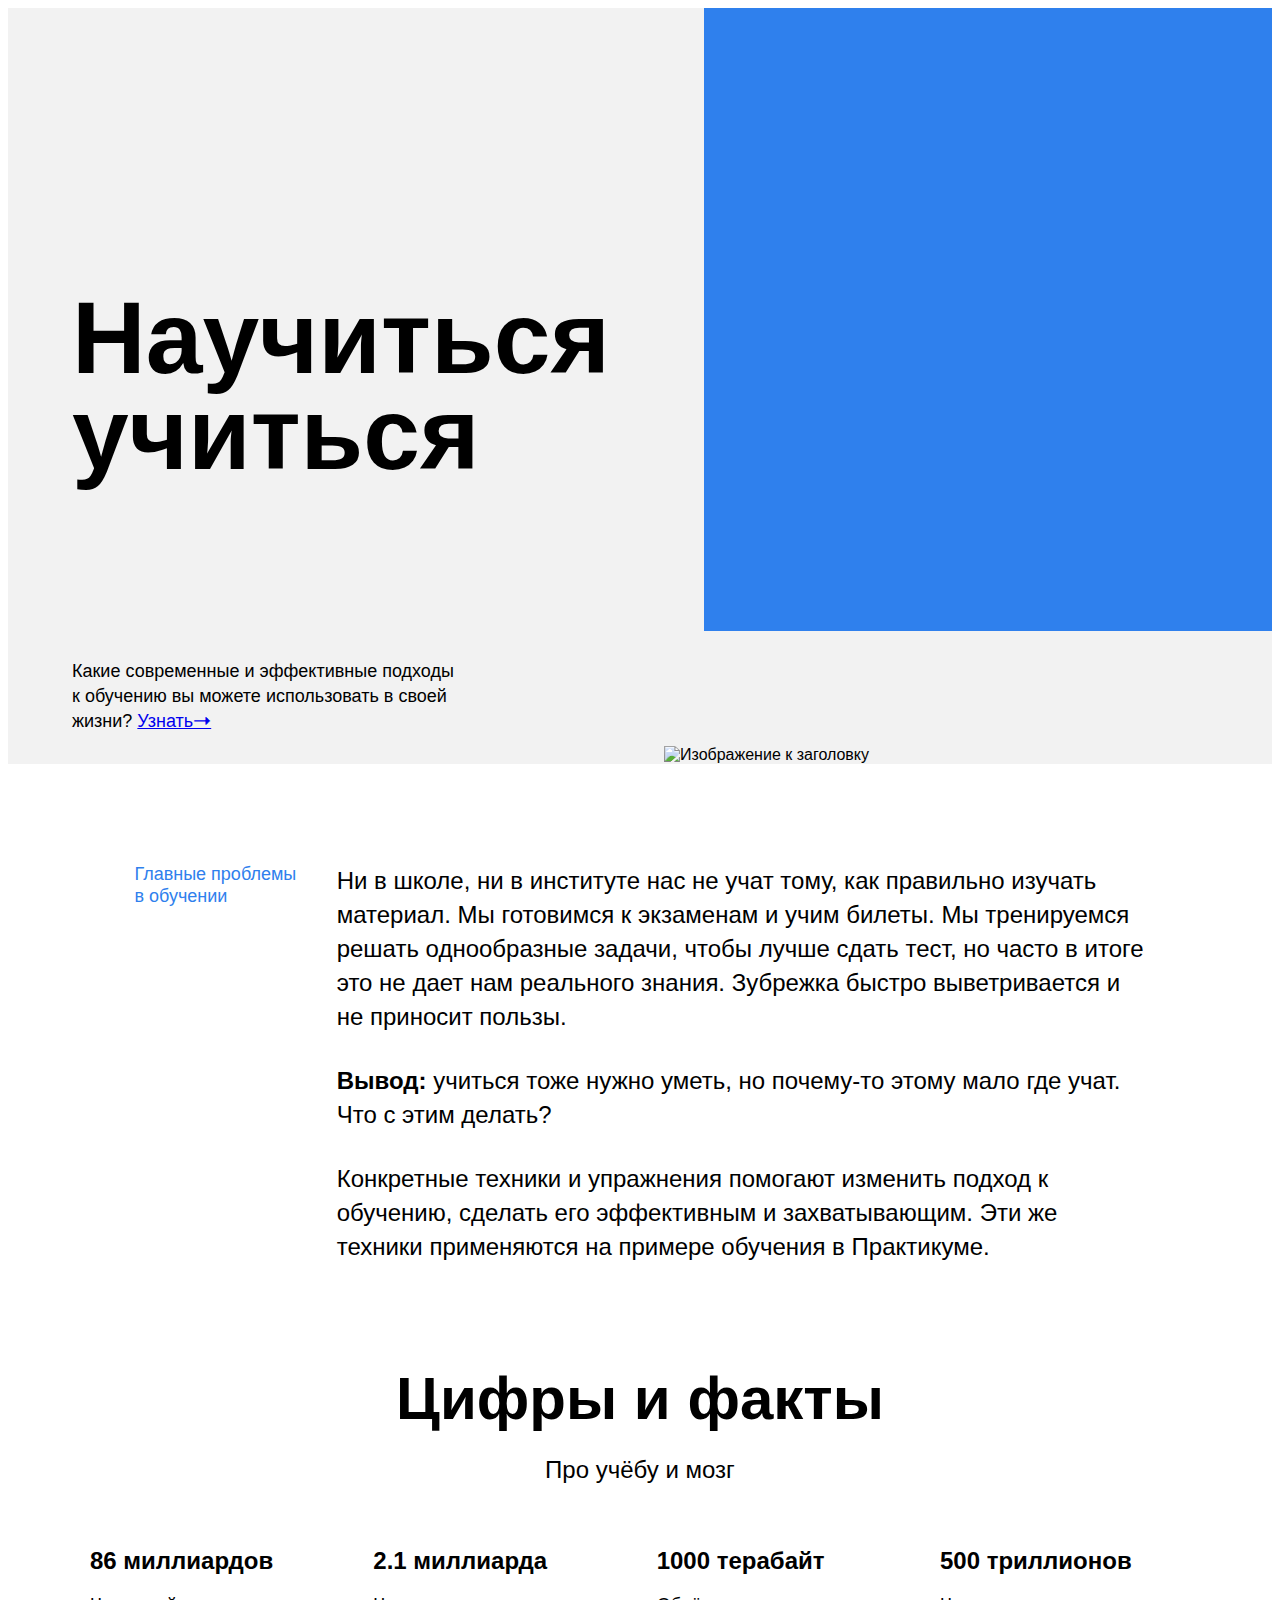
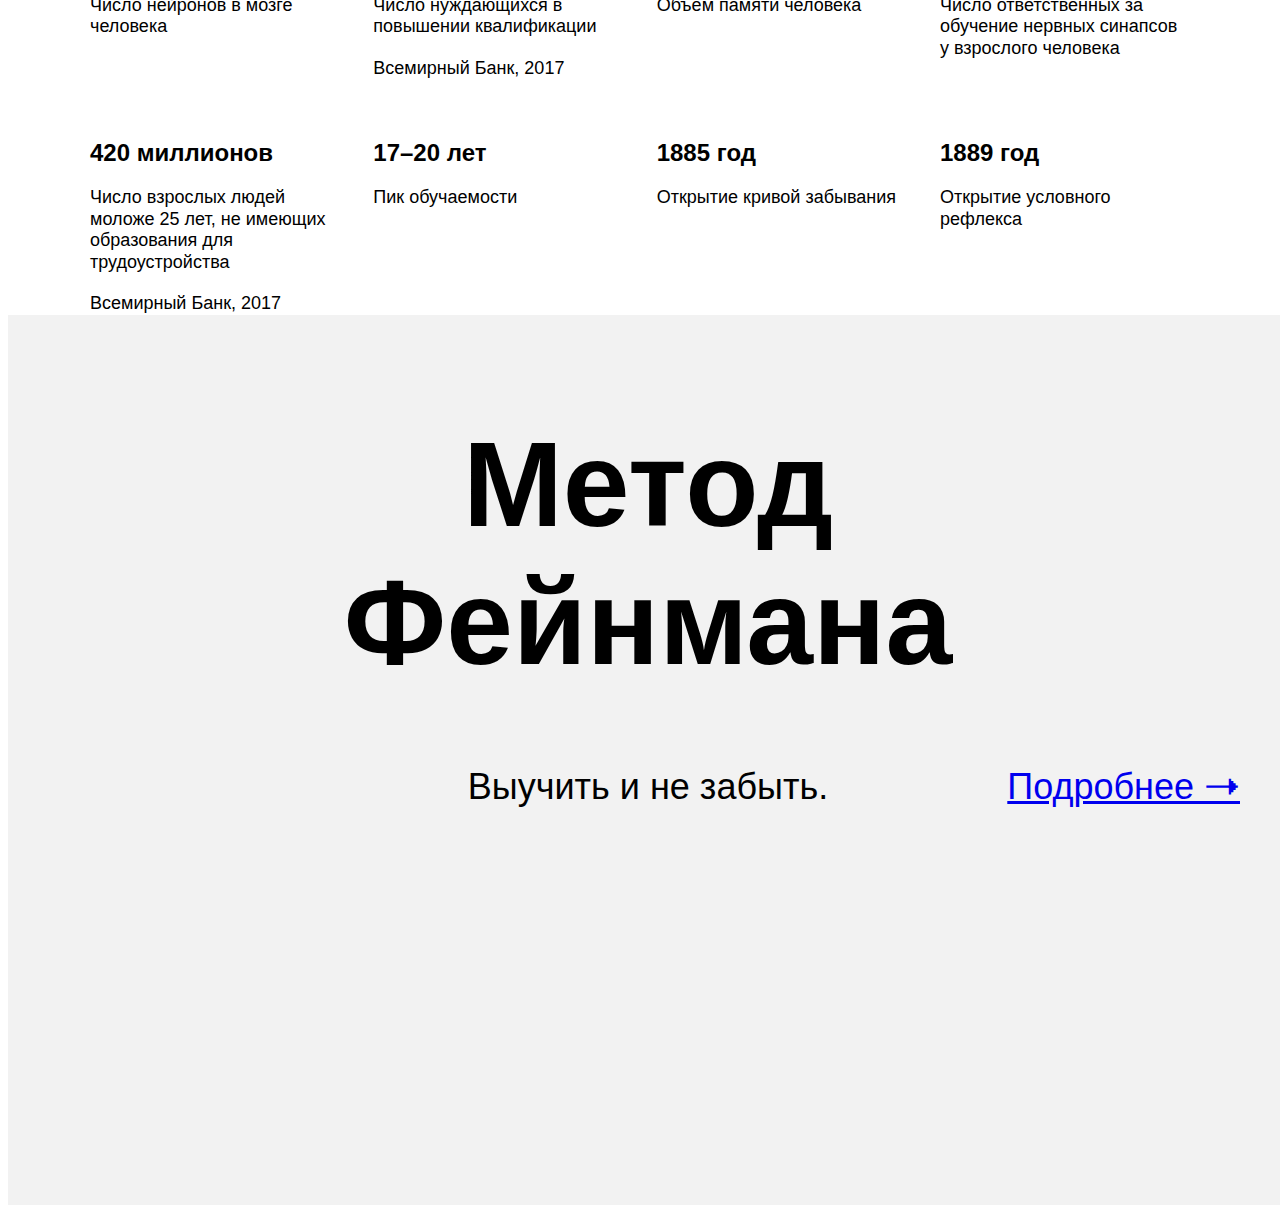
==== index.html @ b0d23a44 "digits and feynman added" ====
<!DOCTYPE html>
<html lang="ru">
<head>
  <meta charset="UTF-8">
  <meta name="viewport" content="width=device-width, initial-scale=1.0">
  <meta name="description" content="Принципы и методы изучения материала">
  <meta name="keyword" content="html, css">
  <meta name="author" content="Виктория Матынян">
  <link rel="stylesheet" href="./styles/normalize.css">
  <link rel="stylesheet" href="./styles/style.css">
  <title>Научиться учиться</title>
</head>
<body>
  <main class="page">
    <header class="header">
      <div class="logo__place_header"></div>
      <h1 class="header__title">Научиться учиться</h1>
      <p class="header__subtitle">Какие современные и эффективные подходы к обучению вы можете использовать в
своей жизни? <a href="#" class="header__link">Узнать🠒</a></p>
      <div class="header__main-illustration">
          <div class="header__square-pic"></div>
          <img src="./images/header-image.png" alt="Изображение к заголовку" class="main-illustration">
      </div>
    </header>
    <main class="content">
    <section class="description">
      <div class="two-columns">
        <h2 class="two-columns__brief">Главные проблемы в обучении</h2>
        <div class="two-columns__main-text">
        <p class="two-columns__paragraph">Ни в школе, ни в институте нас не учат тому, как правильно изучать материал. Мы готовимся к экзаменам и учим билеты. Мы тренируемся решать однообразные задачи, чтобы лучше сдать тест, но часто в итоге это не дает нам реального знания. Зубрежка быстро выветривается и не приносит пользы.</p>
        <p class="two-columns__paragraph"><span class="conclusion_span-accent">Вывод: </span>учиться тоже нужно уметь, но почему-то этому мало где учат. Что с этим делать?</p>
        <p class="two-columns__paragraph">Конкретные техники и упражнения помогают изменить подход к обучению, сделать его эффективным и захватывающим. Эти же техники применяются на примере обучения в Практикуме.</p>
        </div>
    </section>
    <section class="digits">
      <h3 class="section-title">Цифры и факты</h3>
      <h4 class="section-subtitle">Про учёбу и мозг</h4>
      <div class="table">
        <ul class="table__cell">
        <li class="table_content">
          <h4 class="table__heading">86 миллиардов</h4>
          <p class="table__text">Число нейронов в мозге человека</p>
        </li>
        </ul>
        <ul class="table__cell">
        <li class="table_content">
          <h4 class="table__heading">2.1 миллиарда</h4>
          <p class="table__text">Число нуждающихся в повышении квалификации</p>
          <p class="table__text">Всемирный Банк, 2017</p>
        </li>
        </ul>
        <ul class="table__cell">
        <li class="table_content">
          <h4 class="table__heading">1000 терабайт</h4>
          <p class="table__text">Объём памяти человека</p>
        </li>
        </ul>
        <ul class="table__cell">
        <li class="table_content">
          <h4 class="table__heading">500 триллионов</h4>
          <p class="table__text">Число ответственных за обучение нервных синапсов у взрослого человека</p>
        </li>
        </ul>
        <ul class="table__cell">
        <li class="table_content">
          <h4 class="table__heading">420 миллионов</h4>
          <p class="table__text">Число взрослых людей моложе 25 лет, не имеющих образования для трудоустройства</p>
          <p class="table__text">Всемирный Банк, 2017</p>
        </li>
        </ul>
        <ul class="table__cell">
        <li class="table_content">
          <h4 class="table__heading">17–20 лет</h4>
          <p class="table__text">Пик обучаемости</p>
        </li>
        </ul>
        <ul class="table__cell">
        <li class="table_content">
          <h4 class="table__heading">1885 год</h4>
          <p class="table__text">Открытие кривой забывания</p>
        </li>
        </ul>
        <ul class="table__cell">
        <li class="table_content">
          <h4 class="table__heading">1889 год</h4>
          <p class="table__text">Открытие условного рефлекса</p>
        </li>
        </ul>
      </div>
    </section>
    <section class="feynman">
      <h1 class="feynman__title">Метод Фейнмана</h1>
      <h2 class="feynman__subtitle">Выучить и не забыть.
      <a href="#" class="feynman__link">Подробнее 🠒</a>
    </h2>
    </section>
    <section class="kaufman"></section>
    </main>
    <footer class="logo logo_place_footer"></footer>
  </main>
</body>
</html>
---- styles/style.css ----
.page {
  font-family: 'Helvetica Neue', 'Arial', sans-serif;
  min-width: 1100px;
  max-width: 1600px;
  margin: 0 auto;
  padding: 0;
  flex-wrap: wrap;
}

.header {
  height: 100vh;
  min-height: 600px;
  max-height: 756px;
  display: flex;
  position: relative;
  background-color: #f2f2f2;
  margin: 0;
  flex-direction: row;
  overflow: hidden;
}

.logo__place_header {
  position: absolute;
  margin-top: 30px;
  margin-left: 64px;
  background-image: url(../images/logo_place_header.svg);
  width: 228px;
  height: 32px;
  z-index: 2;

}

.header__title {
  max-width: 730px;
  line-height: 96px;
  font-size: 102px;
  font-weight: 600;
  margin: 0 0 0 64px;
  display: flex;
  flex-direction: row;
  align-items: center;

}

.header__subtitle {
  width: 388px;
  position: absolute;
  z-index: 1;
  line-height: 25px;
  font-size: 18px;
  font-weight: normal;
  margin: 0 0 30px 64px;
  align-self: flex-end;

}

.header__subtitle_link {
  text-decoration: none;
}

.header__square-pic {
  width: 568px;
  height: 568px;
  position: absolute;
  margin: 0;
  padding: 0 0 64px 0;
  background-color: #2f80ed;
  order: 100;
  right: 0;
}


.header__main-illustration {
  height: 765px;
  width: 608px;
  position: absolute;
  bottom: 0;
  right: 0;
}

.main-illustration {
  width: 100%;
  position: absolute;
  bottom: 0;
  right: 0;
  order: 200;
  z-index: 100;
}


.content {
  margin: 0;
  padding: 0;
  padding: 0;

}

.description {
  padding-top: 100px;
}

.two-columns {
  width: 80%;
  margin: 0 auto;
  display: flex;
  justify-content: space-between;
  flex-direction: row;
}

.two-columns__brief {
  margin: 0;
  width: 175px;
  line-height: 1.2;
  color: #2f80ed;
  font-size: 18px;
  font-weight: normal;
}

.two-columns__main-text {
  width: 80%;
  min-width: 784px;
  margin: 0;
}

.two-columns__paragraph {
  margin: 0;
  padding-bottom: 30px;
  line-height: 34px;
  font-size: 24px;
  font-weight: normal;
}

.two-columns__paragraph:last-of-type {
  padding-bottom: 0;
}

.conclusion_span-accent {
  font-weight: 600;
}


.digits {
  width: 100%;
  margin: 0;
}

.section-title {
  width: 60%;
  line-height: 1.15;
  font-size: 60px;
  font-weight: 600;
  text-align: center;
  margin: 0 auto;
  padding-top: 100px;
}

.section-subtitle {
  margin: 0 auto;
  width: 60%;
  line-height: 34px;
  font-size: 24px;
  font-weight: normal;
  text-align: center;
  padding-top: 20px;
}

.table {
  width: 1100px;
  margin: 0 auto;
  padding: 0;
  display: flex;
  flex-wrap: wrap;
  flex-direction: row;
  justify-content: space-between;
}

.table_content {
  padding-top: 60px;
}

.table__cell {
  width: 250px;
  list-style: none;
  margin: 0;
  padding: 0;

}

.table__heading {
  line-height: 1.15;
  font-size: 24px;
  font-weight: 600;
  margin: 0;
  padding: 0;
}

.table__text {
  line-height: 1.2;
  font-size: 18px;
  font-weight: normal;
  text-decoration: none;
  margin-bottom: 0;
  margin-top: 0;
  padding-top: 20px;
}

.feynman {
  height: 890px;
  width: 100vw;
  margin: 0;
  padding: 0;
  position: relative;
  background-color: #f2f2f2;
  background-image: url(../images/feynman.png);
  background-repeat: no-repeat;
  background-position: left bottom;
}

.feynman__title {
  padding-top: 100px;
  width: 648px;
  margin: 0 auto;
  text-align: center;
  line-height: 1.15;
  font-size: 120px;
  font-weight: 600;


}

.feynman__subtitle {
  display: flex;
  justify-content: center;
  line-height: 51px;
  font-size: 36px;
  font-weight: normal;
  padding-top: 70px;
  margin: 0;

}

.feynman__link {
  position: absolute;
  height: 50%;
  right: 48px;
  line-height: 51px;
  font-size: 36px;
  font-weight: normal;
  margin: 0;
  padding: 0;
}
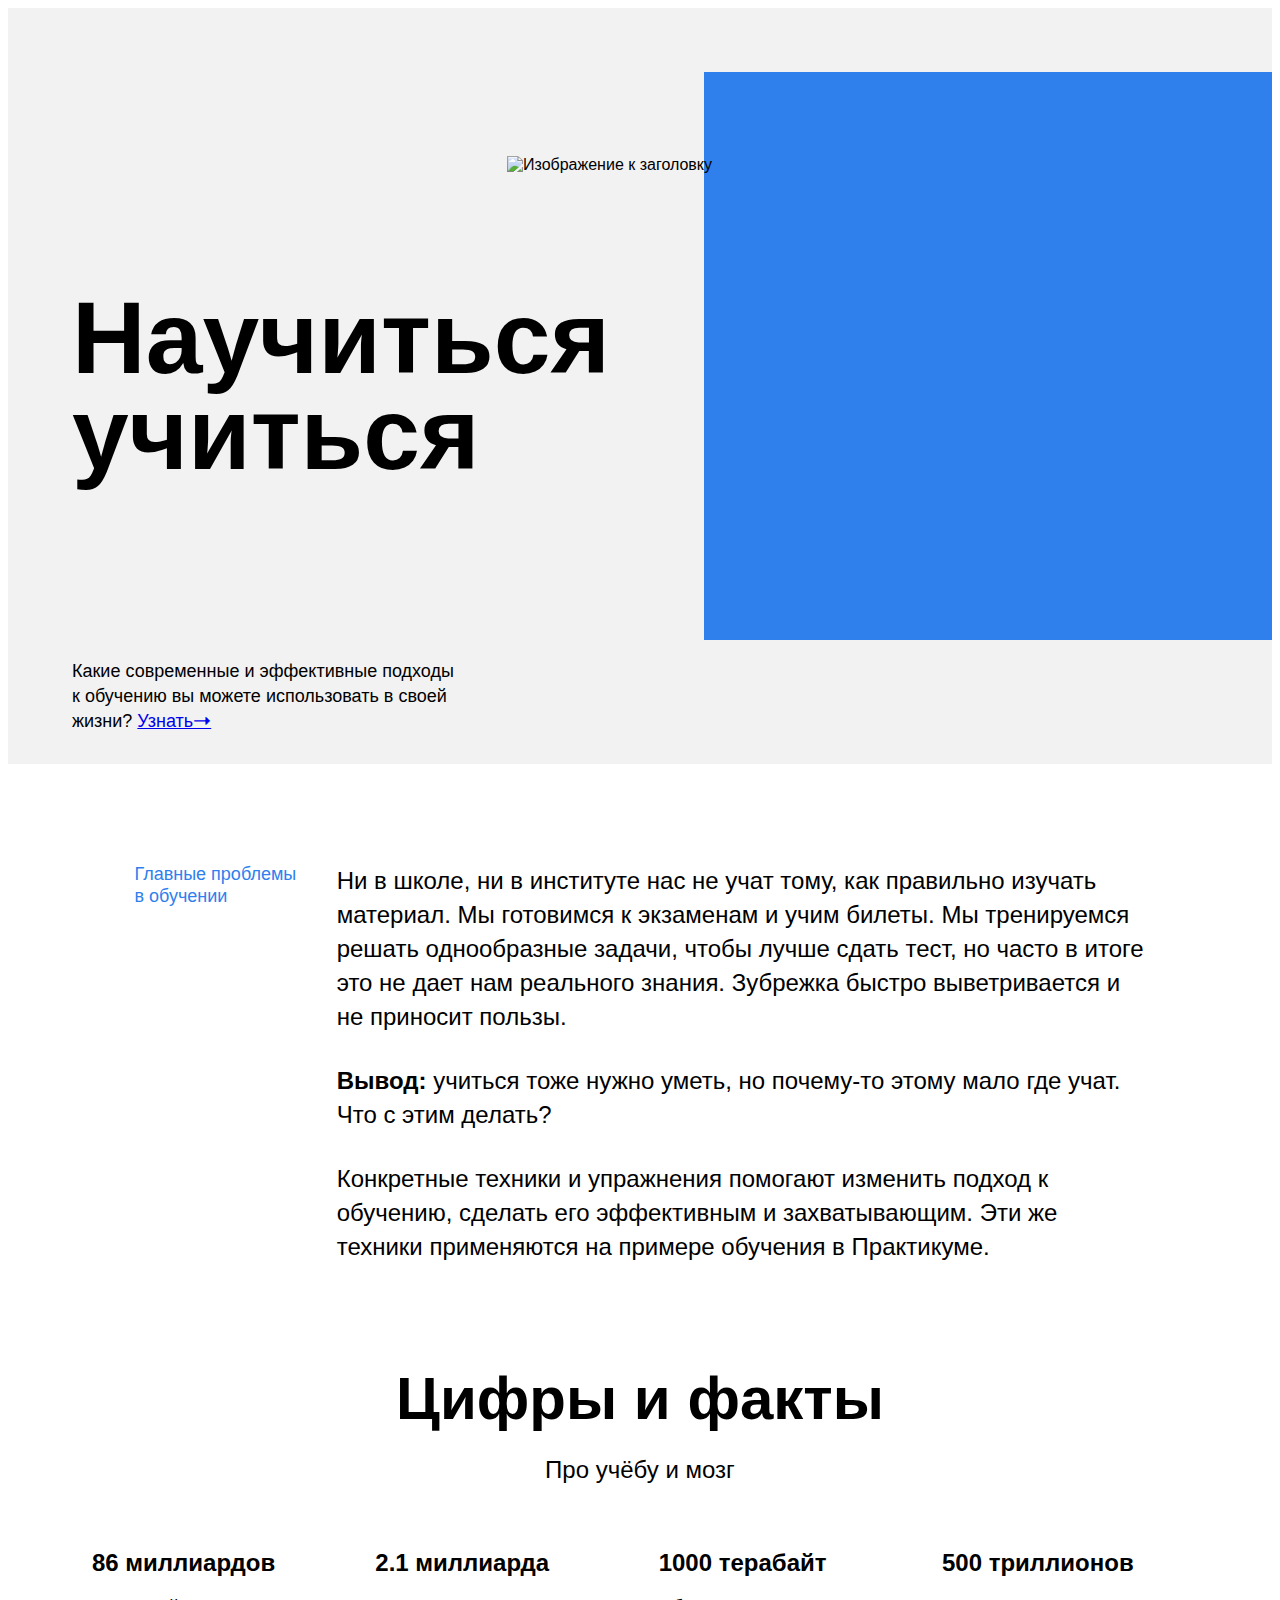
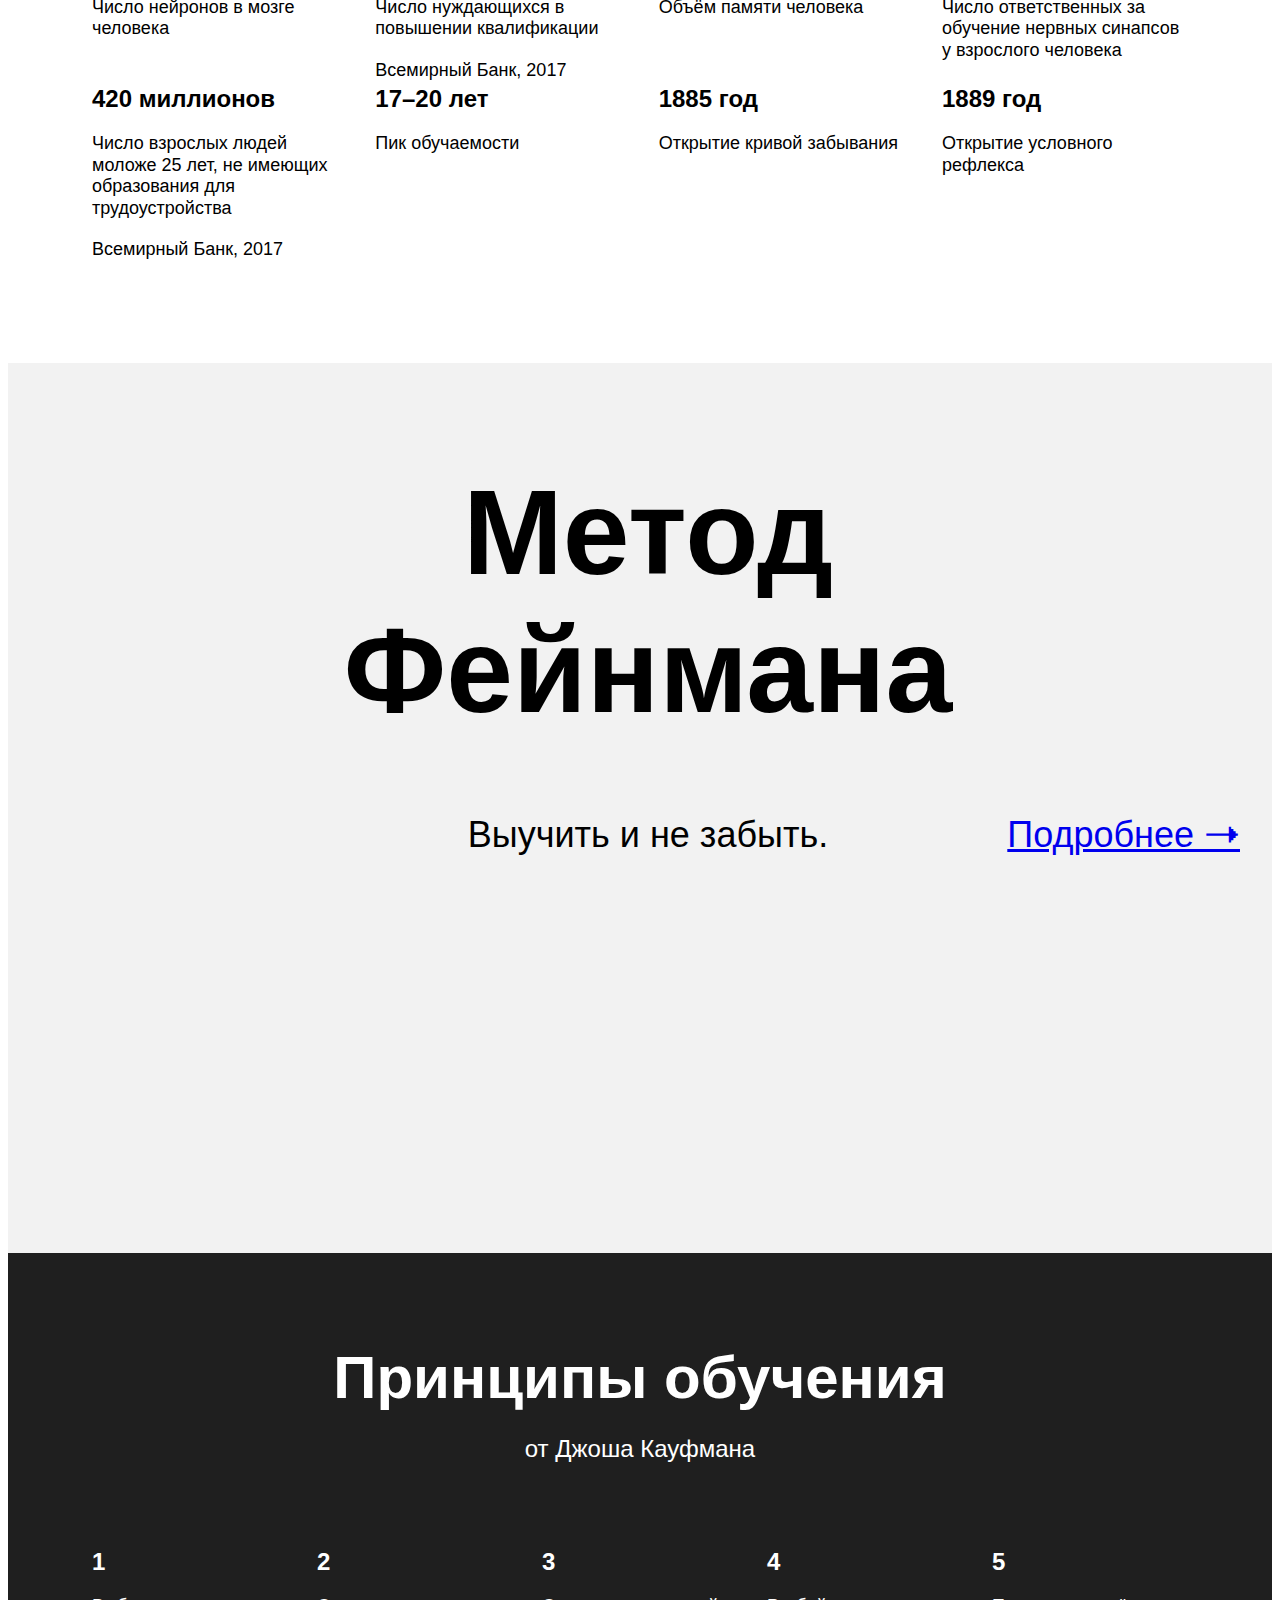
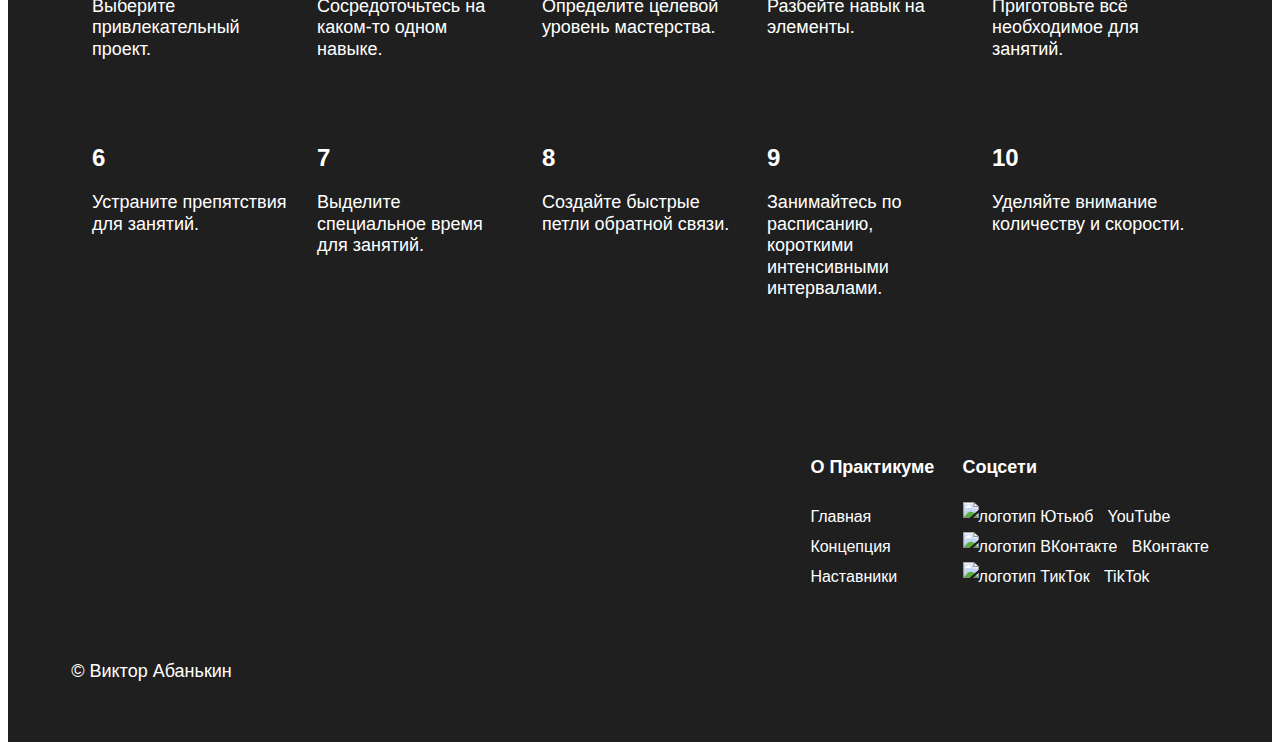
==== commit 8e1e32a1: "kaufman and footer added" ====
--- a/index.html
+++ b/index.html
@@ -14,13 +14,11 @@
   <main class="page">
     <header class="header">
       <div class="logo__place_header"></div>
-      <h1 class="header__title">Научиться учиться</h1>
-      <p class="header__subtitle">Какие современные и эффективные подходы к обучению вы можете использовать в
+      <h1 class="title">Научиться учиться</h1>
+      <p class="subtitle">Какие современные и эффективные подходы к обучению вы можете использовать в
 своей жизни? <a href="#" class="header__link">Узнать🠒</a></p>
-      <div class="header__main-illustration">
-          <div class="header__square-pic"></div>
-          <img src="./images/header-image.png" alt="Изображение к заголовку" class="main-illustration">
-      </div>
+      <img src="./images/header-image.png" alt="Изображение к заголовку" class="main-illustration">
+      <div class="square-pic"></div>
     </header>
     <main class="content">
     <section class="description">
@@ -36,56 +34,56 @@
       <h3 class="section-title">Цифры и факты</h3>
       <h4 class="section-subtitle">Про учёбу и мозг</h4>
       <div class="table">
-        <ul class="table__cell">
-        <li class="table_content">
+        <table class="table__cell">
+        <td class="table_content">
           <h4 class="table__heading">86 миллиардов</h4>
           <p class="table__text">Число нейронов в мозге человека</p>
-        </li>
-        </ul>
-        <ul class="table__cell">
-        <li class="table_content">
+        </td>
+        </table>
+        <table class="table__cell">
+        <td class="table_content">
           <h4 class="table__heading">2.1 миллиарда</h4>
           <p class="table__text">Число нуждающихся в повышении квалификации</p>
-          <p class="table__text">Всемирный Банк, 2017</p>
-        </li>
-        </ul>
-        <ul class="table__cell">
-        <li class="table_content">
+          <p class="table__text second-text">Всемирный Банк, 2017</p>
+        </td>
+        </table>
+        <table class="table__cell">
+        <td class="table_content">
           <h4 class="table__heading">1000 терабайт</h4>
           <p class="table__text">Объём памяти человека</p>
-        </li>
-        </ul>
-        <ul class="table__cell">
-        <li class="table_content">
+        </td>
+        </table>
+        <table class="table__cell">
+        <td class="table_content">
           <h4 class="table__heading">500 триллионов</h4>
           <p class="table__text">Число ответственных за обучение нервных синапсов у взрослого человека</p>
-        </li>
-        </ul>
-        <ul class="table__cell">
-        <li class="table_content">
+        </td>
+        </table>
+        <table class="table__cell">
+        <td class="table_content">
           <h4 class="table__heading">420 миллионов</h4>
           <p class="table__text">Число взрослых людей моложе 25 лет, не имеющих образования для трудоустройства</p>
-          <p class="table__text">Всемирный Банк, 2017</p>
-        </li>
-        </ul>
-        <ul class="table__cell">
-        <li class="table_content">
+          <p class="table__text second-text">Всемирный Банк, 2017</p>
+        </td>
+        </table>
+        <table class="table__cell">
+        <td class="table_content">
           <h4 class="table__heading">17–20 лет</h4>
           <p class="table__text">Пик обучаемости</p>
-        </li>
-        </ul>
-        <ul class="table__cell">
-        <li class="table_content">
+        </td>
+        </table>
+        <table class="table__cell">
+        <td class="table_content">
           <h4 class="table__heading">1885 год</h4>
           <p class="table__text">Открытие кривой забывания</p>
-        </li>
-        </ul>
-        <ul class="table__cell">
-        <li class="table_content">
+        </td>
+        </table>
+        <table class="table__cell">
+        <td class="table_content">
           <h4 class="table__heading">1889 год</h4>
           <p class="table__text">Открытие условного рефлекса</p>
-        </li>
-        </ul>
+        </td>
+        </table>
       </div>
     </section>
     <section class="feynman">
@@ -94,9 +92,104 @@
       <a href="#" class="feynman__link">Подробнее 🠒</a>
     </h2>
     </section>
-    <section class="kaufman"></section>
+    <section class="kaufman">
+      <h3 class="section-title__theme_dark">Принципы обучения</h3>
+      <h4 class="section-subtitle__theme_dark">от Джоша Кауфмана</h4>
+      <div class="table__theme_dark">
+        <table class="table__cell_theme_dark">
+        <td class="table_content">
+          <h4 class="table__heading_theme_dark">1</h4>
+          <p class="table__text_theme_dark">Выберите привлекательный проект.</p>
+        </td>
+        </table>
+        <table class="table__cell_theme_dark">
+        <td class="table_content">
+          <h4 class="table__heading_theme_dark">2</h4>
+          <p class="table__text_theme_dark">Сосредоточьтесь на каком-то одном навыке.</p>
+        </td>
+        </table>
+        <table class="table__cell_theme_dark">
+        <td class="table_content">
+          <h4 class="table__heading_theme_dark">3</h4>
+          <p class="table__text_theme_dark">Определите целевой уровень мастерства.</p>
+        </td>
+        </table>
+        <table class="table__cell_theme_dark">
+        <td class="table_content">
+          <h4 class="table__heading_theme_dark">4</h4>
+          <p class="table__text_theme_dark">Разбейте навык на элементы.</p>
+        </td>
+        </table>
+        <table class="table__cell_theme_dark">
+        <td class="table_content">
+          <h4 class="table__heading_theme_dark">5</h4>
+          <p class="table__text_theme_dark">Приготовьте всё необходимое для занятий.</p>
+        </td>
+        </table>
+        <table class="table__cell_theme_dark">
+        <td class="table_content">
+          <h4 class="table__heading_theme_dark">6</h4>
+          <p class="table__text_theme_dark">Устраните препятствия для занятий.</p>
+        </td>
+        </table>
+        <table class="table__cell_theme_dark">
+        <td class="table_content">
+          <h4 class="table__heading_theme_dark">7</h4>
+          <p class="table__text_theme_dark">Выделите специальное время для занятий.</p>
+        </td>
+        </table>
+        <table class="table__cell_theme_dark">
+        <td class="table_content">
+          <h4 class="table__heading_theme_dark">8</h4>
+          <p class="table__text_theme_dark">Создайте быстрые петли обратной связи.</p>
+        </td>
+        </table>
+        <table class="table__cell_theme_dark">
+          <td class="table_content">
+            <h4 class="table__heading_theme_dark">9</h4>
+            <p class="table__text_theme_dark">Занимайтесь по расписанию, короткими интенсивными интервалами.</p>
+          </td>
+          </table>
+          <table class="table__cell_theme_dark">
+            <td class="table_content">
+              <h4 class="table__heading_theme_dark">10</h4>
+              <p class="table__text_theme_dark">Уделяйте внимание количеству и скорости.</p>
+          </td>
+          </table>
+      </div>
+      <div class="kaufman__triangle"></div>
+    </section>
     </main>
-    <footer class="logo logo_place_footer"></footer>
+    <footer class="footer">
+      <div class="columns">
+        <div class="footer__column_content_copyright">
+          <div class="logo__place_footer"></div>
+          <p class="footer__author">&copy Виктор Абанькин</p>
+        </div>
+        <div class="footer__column_content_info">
+          <h5 class="footer__column-heading">О Практикуме</h5>
+          <nav class="footer__column-links">
+            <a href="#" class="footer__column-link">Главная</a>
+            <a href="#" class="footer__column-link">Концепция</a>
+            <a href="#" class="footer__column-link">Наставники</a>
+          </nav>
+        </div>
+        <div class="footer__column_content_social">
+          <h5 class="footer__column-heading">Соцсети</h5>
+          <nav class="footer__column-links">
+              <a href="https://www.youtube.com/@YandexPracticum" target="_blank" class="footer__column-link">
+              <img src="./images/youtube-icon.svg" alt="логотип Ютьюб" class="social_icon">
+                YouTube</a>
+              <a href="https://vk.com/yandex.praktikum" target="_blank" class="footer__column-link ">
+              <img src="./images/vk_color_white.svg" alt="логотип ВКонтакте" class="social_icon">
+                ВКонтакте</a>
+              <a href="#" target="_blank" class="footer__column-link">
+              <img src="./images/tiktok-icon.svg" alt="логотип ТикТок" class="social_icon">
+                TikTok</a>
+          </nav>
+        </div>
+      </div>
+    </footer>
   </main>
 </body>
 </html>
--- a/styles/style.css
+++ b/styles/style.css
@@ -4,7 +4,7 @@
   max-width: 1600px;
   margin: 0 auto;
   padding: 0;
-  flex-wrap: wrap;
+  overflow: hidden;
 }
 
 .header {
@@ -15,14 +15,14 @@
   position: relative;
   background-color: #f2f2f2;
   margin: 0;
-  flex-direction: row;
   overflow: hidden;
+  align-items: center;
 }
 
 .logo__place_header {
   position: absolute;
-  margin-top: 30px;
-  margin-left: 64px;
+  top: 30px;
+  left: 64px;
   background-image: url(../images/logo_place_header.svg);
   width: 228px;
   height: 32px;
@@ -30,19 +30,17 @@
 
 }
 
-.header__title {
+.title {
   max-width: 730px;
   line-height: 96px;
   font-size: 102px;
   font-weight: 600;
   margin: 0 0 0 64px;
   display: flex;
-  flex-direction: row;
-  align-items: center;
-
-}
-
-.header__subtitle {
+  z-index: 2;
+}
+
+.subtitle {
   width: 388px;
   position: absolute;
   z-index: 1;
@@ -58,33 +56,23 @@
   text-decoration: none;
 }
 
-.header__square-pic {
+.main-illustration {
+  position: absolute;
+  width: 765px;
+  height: 608px;
+  bottom: 0;
+  right: 0;
+  z-index: 1;
+
+}
+
+.square-pic {
+  position: absolute;
   width: 568px;
   height: 568px;
-  position: absolute;
-  margin: 0;
-  padding: 0 0 64px 0;
   background-color: #2f80ed;
-  order: 100;
+  top: 64px;
   right: 0;
-}
-
-
-.header__main-illustration {
-  height: 765px;
-  width: 608px;
-  position: absolute;
-  bottom: 0;
-  right: 0;
-}
-
-.main-illustration {
-  width: 100%;
-  position: absolute;
-  bottom: 0;
-  right: 0;
-  order: 200;
-  z-index: 100;
 }
 
 
@@ -166,24 +154,25 @@
 
 .table {
   width: 1100px;
-  margin: 0 auto;
-  padding: 0;
+  margin: 0 auto 100px auto;
+  padding: 60px 0 0;
   display: flex;
   flex-wrap: wrap;
   flex-direction: row;
   justify-content: space-between;
+  align-items: flex-start;
 }
 
 .table_content {
-  padding-top: 60px;
+  flex-direction: column;
+  padding: 0;
+  margin: 0;
 }
 
 .table__cell {
-  width: 250px;
-  list-style: none;
-  margin: 0;
-  padding: 0;
-
+  width: 250px;s
+  margin: 0;
+  padding: 0px;
 }
 
 .table__heading {
@@ -191,7 +180,7 @@
   font-size: 24px;
   font-weight: 600;
   margin: 0;
-  padding: 0;
+  padding-bottom: 20px;
 }
 
 .table__text {
@@ -201,6 +190,10 @@
   text-decoration: none;
   margin-bottom: 0;
   margin-top: 0;
+  padding: 0;
+}
+
+.second-text {
   padding-top: 20px;
 }
 
@@ -224,8 +217,6 @@
   line-height: 1.15;
   font-size: 120px;
   font-weight: 600;
-
-
 }
 
 .feynman__subtitle {
@@ -236,7 +227,6 @@
   font-weight: normal;
   padding-top: 70px;
   margin: 0;
-
 }
 
 .feynman__link {
@@ -250,4 +240,155 @@
   padding: 0;
 }
 
-
+.kaufman {
+  background-color: #1f1f1f;
+  color: white;
+  position: relative;
+  overflow: hidden;
+}
+
+.kaufman__triangle {
+  width: 877px;
+  height: 877px;
+  background-image: url(../images/kaufman-triangle.svg);
+  background-size: contain;
+  position: absolute;
+  top: 0;
+  right: -210px;
+  z-index: 1;
+}
+
+
+.section-title__theme_dark {
+  width: 60%;
+  line-height: 1.15;
+  font-size: 60px;
+  font-weight: 600;
+  text-align: center;
+  margin: 0 auto;
+  padding-top: 90px;
+}
+
+.section-subtitle__theme_dark {
+  margin: 0 auto;
+  width: 60%;
+  line-height: 34px;
+  font-size: 24px;
+  font-weight: normal;
+  text-align: center;
+  padding-top: 20px;
+}
+
+.table__theme_dark {
+  width: 1100px;
+  margin: 0 auto;
+  padding: 0 0 90px;
+  display: flex;
+  flex-wrap: wrap;
+  flex-direction: row;
+  justify-content: space-between;
+  align-items: flex-start;
+}
+
+.table__cell_theme_dark {
+  width: 200px;
+  margin: 0;
+  padding: 80px 0 0;
+  z-index: 2;
+}
+
+.table__heading_theme_dark {
+  line-height: 1.15;
+  font-size: 24px;
+  font-weight: 600;
+  margin: 0;
+  padding-bottom: 20px;
+}
+
+.table__text_theme_dark {
+  line-height: 1.2;
+  font-size: 18px;
+  font-weight: normal;
+  text-decoration: none;
+  margin-bottom: 0;
+  margin-top: 0;
+  padding: 0;
+}
+
+.footer {
+  min-height: 350px;
+  background-color: #1f1f1f;
+  display: flex;
+  box-sizing: border-box;
+  padding: 60px 0 40px 0;
+  margin: 0;
+}
+
+.columns {
+  width: 90%;
+  display: flex;
+  margin: 0 auto;
+  padding: 0;
+  color: white;
+  justify-content: space-between;
+}
+
+.footer__column_content_copyright {
+  flex-basis: 711px;
+  display: flex;
+  flex-direction: column;
+  justify-content: space-between;
+}
+
+.logo__place_footer {
+  background-image: url(../images/logo_place_footer.svg);
+  width: 228px;
+  height: 32px;
+}
+
+.footer__author {
+  margin: 0;
+  padding: 18px 0;
+  line-height: 25px;
+  font-size: 18px;
+  font-weight: normal;
+}
+
+.footer__column_content_info {
+  display: flex;
+  flex-direction: column;
+}
+
+.footer__column_content_social {
+  display: flex;
+  flex-direction: column;
+}
+
+.footer__column-heading {
+  margin: 0;
+  padding: 0;
+  line-height: 30px;
+  font-size: 18px;
+  font-weight: 600;
+}
+
+.footer__column-links {
+  display: flex;
+  flex-direction: column;
+  margin: 0;
+  padding: 20px 0 18px 0;
+}
+
+.footer__column-link {
+  text-decoration: none;
+  line-height: 30px;
+  font-size: 16px;
+  font-weight: normal;
+  color: white;
+}
+
+.social_icon {
+  width: 16px;
+  height: 16px;
+  margin-right: 10px;
+}
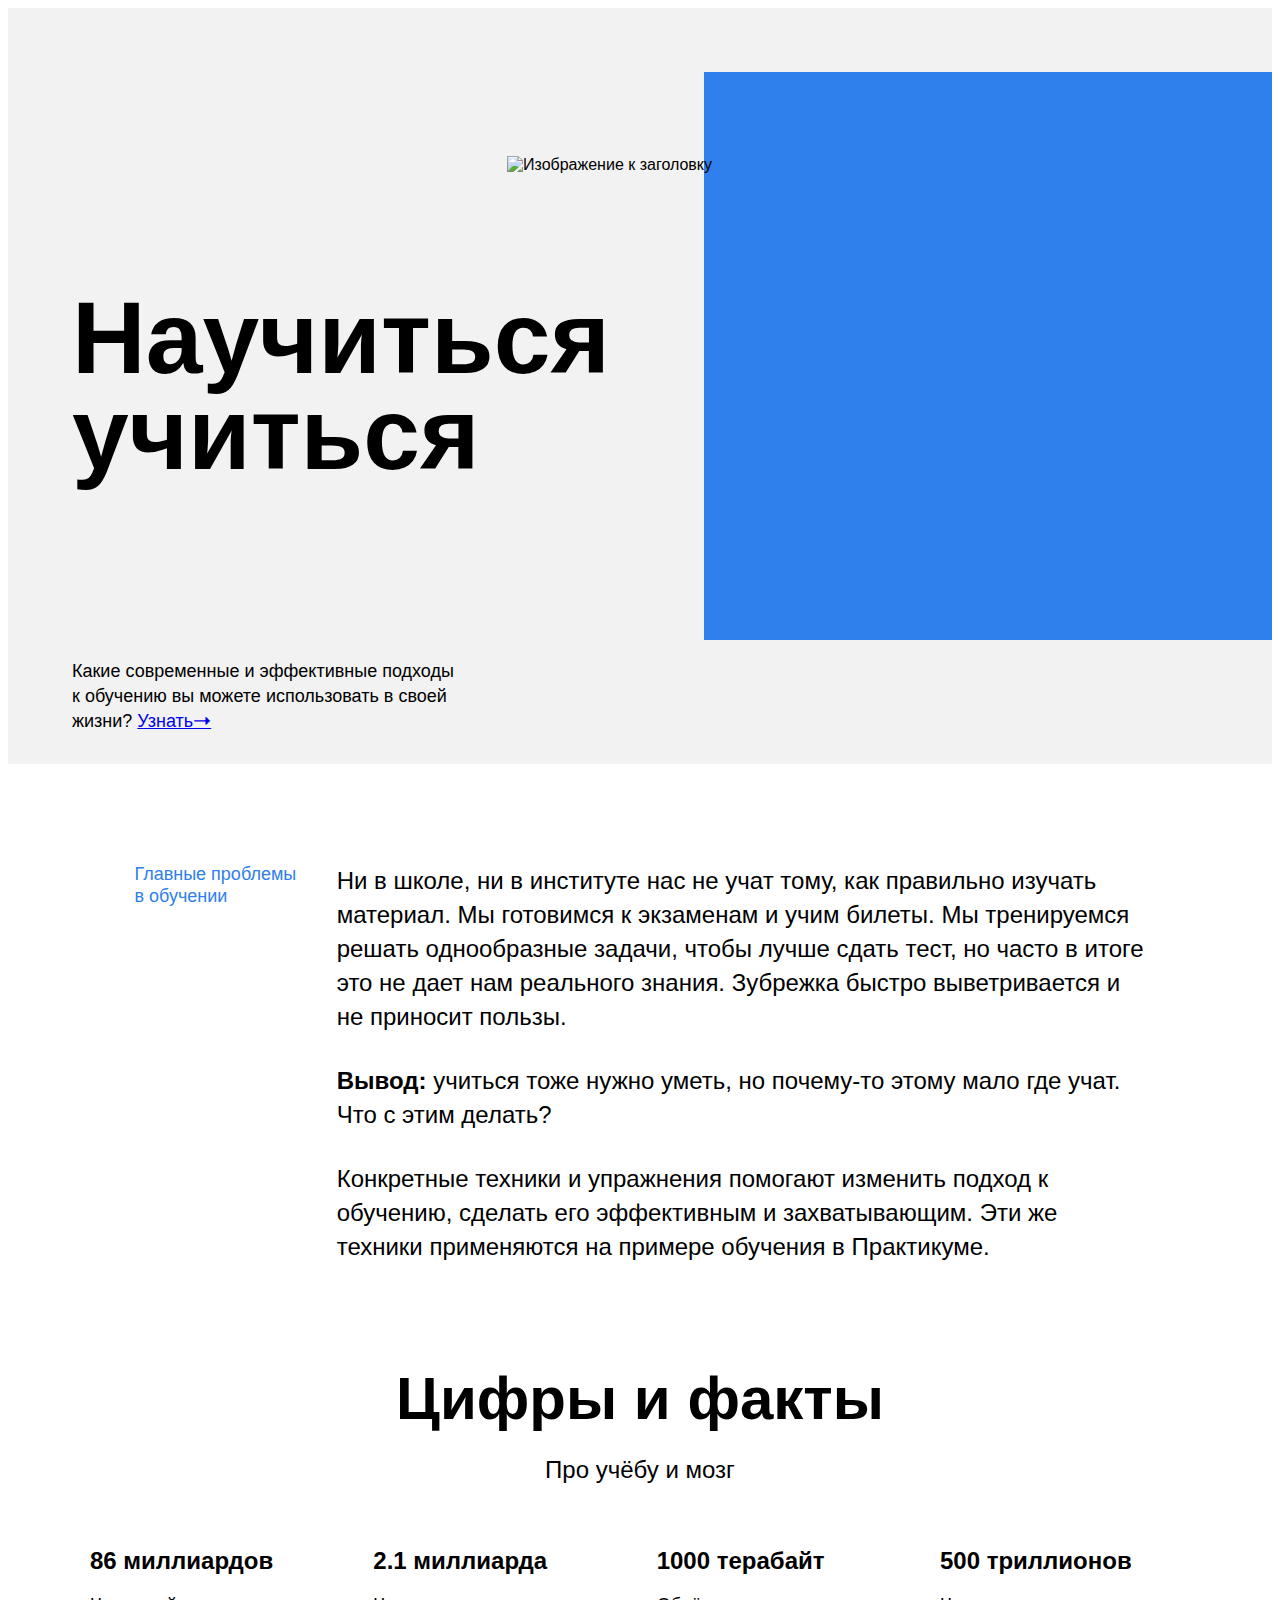
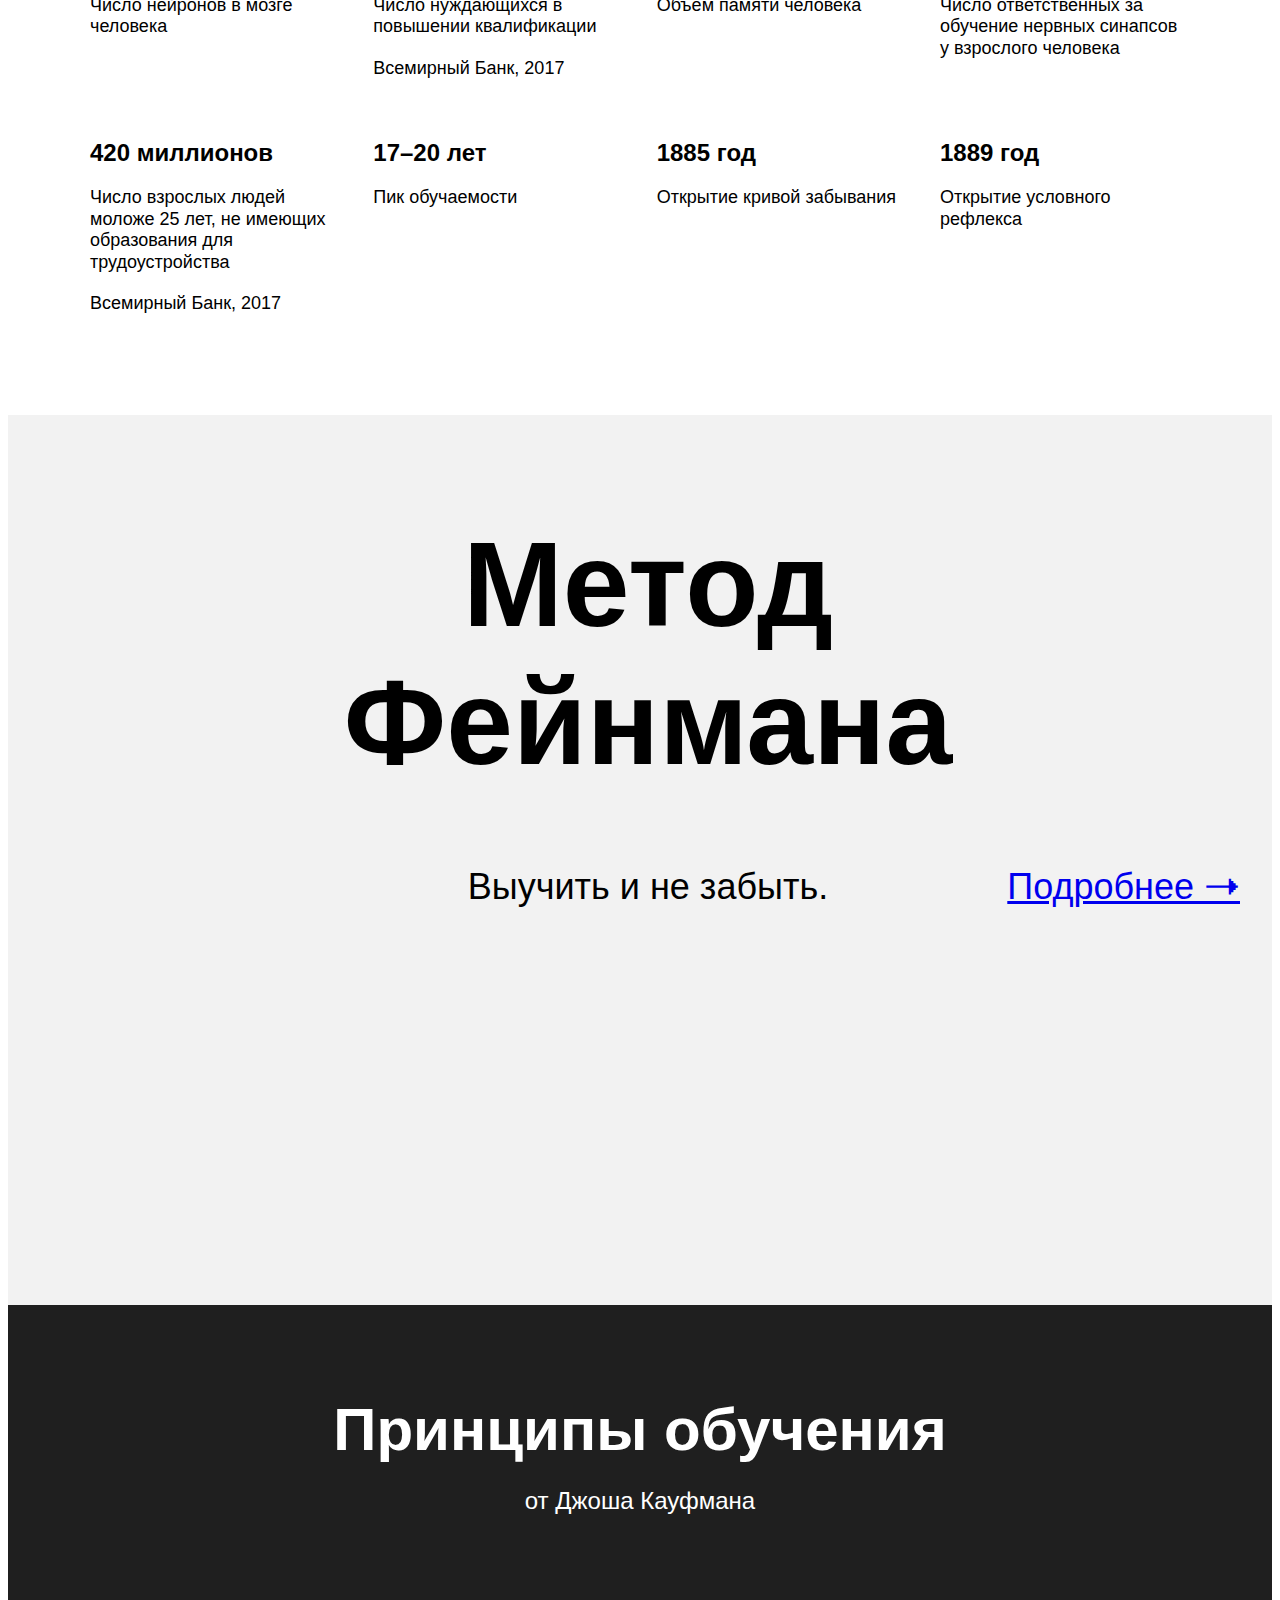
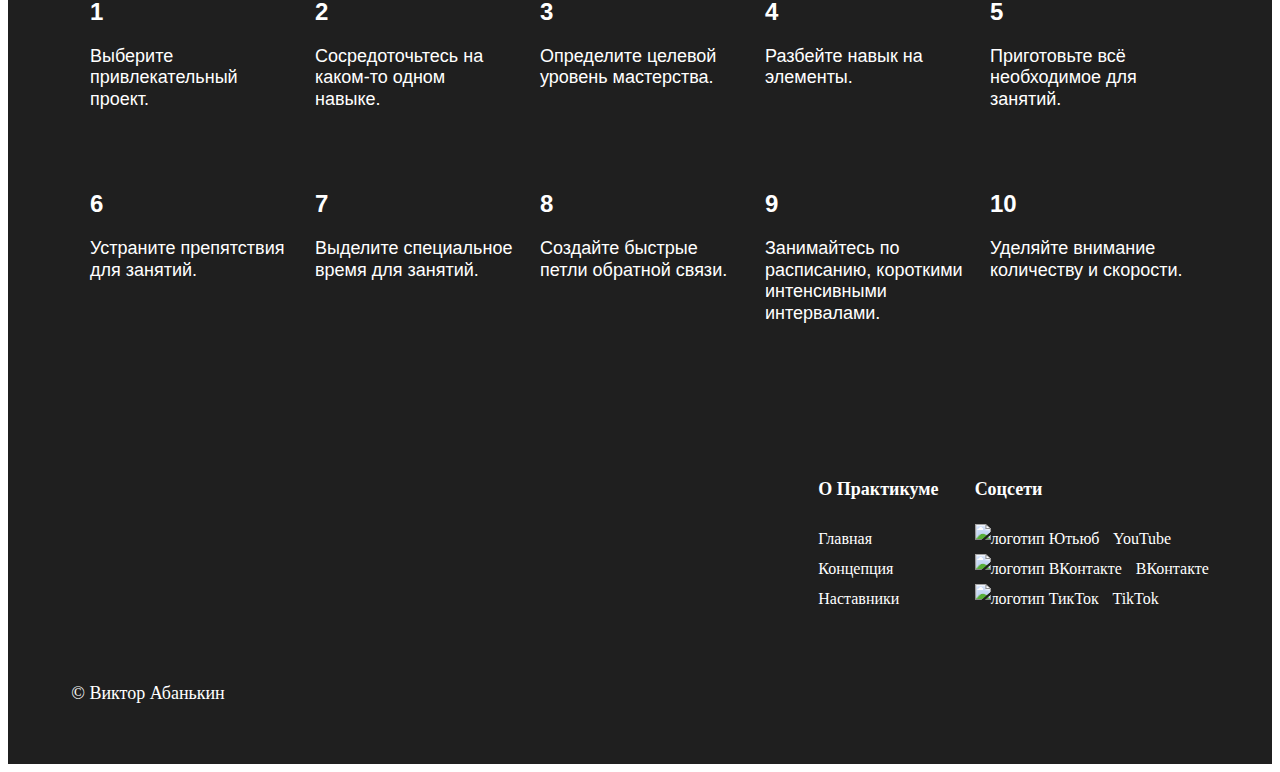
==== commit f9041941: "final version" ====
--- a/index.html
+++ b/index.html
@@ -13,14 +13,13 @@
 <body>
   <main class="page">
     <header class="header">
-      <div class="logo__place_header"></div>
-      <h1 class="title">Научиться учиться</h1>
-      <p class="subtitle">Какие современные и эффективные подходы к обучению вы можете использовать в
-своей жизни? <a href="#" class="header__link">Узнать🠒</a></p>
-      <img src="./images/header-image.png" alt="Изображение к заголовку" class="main-illustration">
-      <div class="square-pic"></div>
+      <div class="logo logo__place_header"></div>
+      <h1 class="header__title">Научиться учиться</h1>
+      <p class="header__subtitle">Какие современные и эффективные подходы к обучению вы можете использовать в
+      своей жизни? <a href="#" class="header__link">Узнать🠒</a></p>
+      <img src="./images/header-image.png" alt="Изображение к заголовку" class="header__main-illustration">
+      <div class="header__square-pic"></div>
     </header>
-    <main class="content">
     <section class="description">
       <div class="two-columns">
         <h2 class="two-columns__brief">Главные проблемы в обучении</h2>
@@ -29,142 +28,143 @@
         <p class="two-columns__paragraph"><span class="conclusion_span-accent">Вывод: </span>учиться тоже нужно уметь, но почему-то этому мало где учат. Что с этим делать?</p>
         <p class="two-columns__paragraph">Конкретные техники и упражнения помогают изменить подход к обучению, сделать его эффективным и захватывающим. Эти же техники применяются на примере обучения в Практикуме.</p>
         </div>
+      </div>
     </section>
     <section class="digits">
       <h3 class="section-title">Цифры и факты</h3>
       <h4 class="section-subtitle">Про учёбу и мозг</h4>
       <div class="table">
-        <table class="table__cell">
-        <td class="table_content">
-          <h4 class="table__heading">86 миллиардов</h4>
-          <p class="table__text">Число нейронов в мозге человека</p>
-        </td>
-        </table>
-        <table class="table__cell">
-        <td class="table_content">
-          <h4 class="table__heading">2.1 миллиарда</h4>
-          <p class="table__text">Число нуждающихся в повышении квалификации</p>
-          <p class="table__text second-text">Всемирный Банк, 2017</p>
-        </td>
-        </table>
-        <table class="table__cell">
-        <td class="table_content">
-          <h4 class="table__heading">1000 терабайт</h4>
-          <p class="table__text">Объём памяти человека</p>
-        </td>
-        </table>
-        <table class="table__cell">
-        <td class="table_content">
-          <h4 class="table__heading">500 триллионов</h4>
-          <p class="table__text">Число ответственных за обучение нервных синапсов у взрослого человека</p>
-        </td>
-        </table>
-        <table class="table__cell">
-        <td class="table_content">
-          <h4 class="table__heading">420 миллионов</h4>
-          <p class="table__text">Число взрослых людей моложе 25 лет, не имеющих образования для трудоустройства</p>
-          <p class="table__text second-text">Всемирный Банк, 2017</p>
-        </td>
-        </table>
-        <table class="table__cell">
-        <td class="table_content">
-          <h4 class="table__heading">17–20 лет</h4>
-          <p class="table__text">Пик обучаемости</p>
-        </td>
-        </table>
-        <table class="table__cell">
-        <td class="table_content">
-          <h4 class="table__heading">1885 год</h4>
-          <p class="table__text">Открытие кривой забывания</p>
-        </td>
-        </table>
-        <table class="table__cell">
-        <td class="table_content">
-          <h4 class="table__heading">1889 год</h4>
-          <p class="table__text">Открытие условного рефлекса</p>
-        </td>
-        </table>
+        <ul class="table__cell">
+          <li class="table_content">
+              <h4 class="table__heading">86 миллиардов</h4>
+              <p class="table__text">Число нейронов в мозге человека</p>
+          </li>
+        </ul>
+        <ul class="table__cell">
+          <li class="table_content">
+            <h4 class="table__heading">2.1 миллиарда</h4>
+            <p class="table__text">Число нуждающихся в повышении квалификации</p>
+            <p class="table__text second-text">Всемирный Банк, 2017</p>
+        </li>
+        </ul>
+        <ul class="table__cell">
+          <li class="table_content">
+            <h4 class="table__heading">1000 терабайт</h4>
+            <p class="table__text">Объём памяти человека</p>
+          </li>
+        </ul>
+        <ul class="table__cell">
+          <li class="table_content">
+            <h4 class="table__heading">500 триллионов</h4>
+            <p class="table__text">Число ответственных за обучение нервных синапсов у взрослого человека</p>
+          </li>
+        </ul>
+        <ul class="table__cell">
+          <li class="table_content">
+            <h4 class="table__heading">420 миллионов</h4>
+            <p class="table__text">Число взрослых людей моложе 25 лет, не имеющих образования для трудоустройства</p>
+            <p class="table__text second-text">Всемирный Банк, 2017</p>
+          </li>
+        </ul>
+        <ul class="table__cell">
+          <li class="table_content">
+            <h4 class="table__heading">17–20 лет</h4>
+            <p class="table__text">Пик обучаемости</p>
+          </li>
+        </ul>
+        <ul class="table__cell">
+          <li class="table_content">
+            <h4 class="table__heading">1885 год</h4>
+            <p class="table__text">Открытие кривой забывания</p>
+          </li>
+        </ul>
+        <ul class="table__cell">
+          <li class="table_content">
+            <h4 class="table__heading">1889 год</h4>
+            <p class="table__text">Открытие условного рефлекса</p>
+          </li>
+        </ul>
       </div>
     </section>
     <section class="feynman">
-      <h1 class="feynman__title">Метод Фейнмана</h1>
-      <h2 class="feynman__subtitle">Выучить и не забыть.
+      <h2 class="feynman__title">Метод Фейнмана</h2>
+      <h3 class="feynman__subtitle">Выучить и не забыть.
       <a href="#" class="feynman__link">Подробнее 🠒</a>
-    </h2>
+    </h3>
     </section>
     <section class="kaufman">
       <h3 class="section-title__theme_dark">Принципы обучения</h3>
       <h4 class="section-subtitle__theme_dark">от Джоша Кауфмана</h4>
       <div class="table__theme_dark">
-        <table class="table__cell_theme_dark">
-        <td class="table_content">
-          <h4 class="table__heading_theme_dark">1</h4>
-          <p class="table__text_theme_dark">Выберите привлекательный проект.</p>
-        </td>
-        </table>
-        <table class="table__cell_theme_dark">
-        <td class="table_content">
-          <h4 class="table__heading_theme_dark">2</h4>
-          <p class="table__text_theme_dark">Сосредоточьтесь на каком-то одном навыке.</p>
-        </td>
-        </table>
-        <table class="table__cell_theme_dark">
-        <td class="table_content">
-          <h4 class="table__heading_theme_dark">3</h4>
-          <p class="table__text_theme_dark">Определите целевой уровень мастерства.</p>
-        </td>
-        </table>
-        <table class="table__cell_theme_dark">
-        <td class="table_content">
-          <h4 class="table__heading_theme_dark">4</h4>
-          <p class="table__text_theme_dark">Разбейте навык на элементы.</p>
-        </td>
-        </table>
-        <table class="table__cell_theme_dark">
-        <td class="table_content">
-          <h4 class="table__heading_theme_dark">5</h4>
-          <p class="table__text_theme_dark">Приготовьте всё необходимое для занятий.</p>
-        </td>
-        </table>
-        <table class="table__cell_theme_dark">
-        <td class="table_content">
-          <h4 class="table__heading_theme_dark">6</h4>
-          <p class="table__text_theme_dark">Устраните препятствия для занятий.</p>
-        </td>
-        </table>
-        <table class="table__cell_theme_dark">
-        <td class="table_content">
-          <h4 class="table__heading_theme_dark">7</h4>
-          <p class="table__text_theme_dark">Выделите специальное время для занятий.</p>
-        </td>
-        </table>
-        <table class="table__cell_theme_dark">
-        <td class="table_content">
-          <h4 class="table__heading_theme_dark">8</h4>
-          <p class="table__text_theme_dark">Создайте быстрые петли обратной связи.</p>
-        </td>
-        </table>
-        <table class="table__cell_theme_dark">
-          <td class="table_content">
+        <ul class="table__cell_theme_dark">
+          <li class="table_content">
+            <h4 class="table__heading_theme_dark">1</h4>
+            <p class="table__text_theme_dark">Выберите привлекательный проект.</p>
+          </li>
+        </ul>
+        <ul class="table__cell_theme_dark">
+          <li class="table_content">
+            <h4 class="table__heading_theme_dark">2</h4>
+            <p class="table__text_theme_dark">Сосредоточьтесь на каком-то одном навыке.</p>
+          </li>
+        </ul>
+        <ul class="table__cell_theme_dark">
+          <li class="table_content">
+            <h4 class="table__heading_theme_dark">3</h4>
+            <p class="table__text_theme_dark">Определите целевой уровень мастерства.</p>
+          </li>
+        </ul>
+        <ul class="table__cell_theme_dark">
+          <li class="table_content">
+            <h4 class="table__heading_theme_dark">4</h4>
+            <p class="table__text_theme_dark">Разбейте навык на элементы.</p>
+          </li>
+        </ul>
+        <ul class="table__cell_theme_dark">
+          <li class="table_content">
+            <h4 class="table__heading_theme_dark">5</h4>
+            <p class="table__text_theme_dark">Приготовьте всё необходимое для занятий.</p>
+          </li>
+        </ul>
+        <ul class="table__cell_theme_dark">
+          <li class="table_content">
+            <h4 class="table__heading_theme_dark">6</h4>
+            <p class="table__text_theme_dark">Устраните препятствия для занятий.</p>
+          </li>
+        </ul>
+        <ul class="table__cell_theme_dark">
+          <li class="table_content">
+            <h4 class="table__heading_theme_dark">7</h4>
+            <p class="table__text_theme_dark">Выделите специальное время для занятий.</p>
+          </li>
+        </ul>
+        <ul class="table__cell_theme_dark">
+          <li class="table_content">
+            <h4 class="table__heading_theme_dark">8</h4>
+            <p class="table__text_theme_dark">Создайте быстрые петли обратной связи.</p>
+          </li>
+        </ul>
+        <ul class="table__cell_theme_dark">
+          <li class="table_content">
             <h4 class="table__heading_theme_dark">9</h4>
             <p class="table__text_theme_dark">Занимайтесь по расписанию, короткими интенсивными интервалами.</p>
-          </td>
-          </table>
-          <table class="table__cell_theme_dark">
-            <td class="table_content">
-              <h4 class="table__heading_theme_dark">10</h4>
-              <p class="table__text_theme_dark">Уделяйте внимание количеству и скорости.</p>
-          </td>
-          </table>
+          </li>
+        </ul>
+        <ul class="table__cell_theme_dark">
+          <li class="table_content">
+            <h4 class="table__heading_theme_dark">10</h4>
+            <p class="table__text_theme_dark">Уделяйте внимание количеству и скорости.</p>
+          </li>
+        </ul>
       </div>
       <div class="kaufman__triangle"></div>
     </section>
-    </main>
+  </main>
     <footer class="footer">
       <div class="columns">
         <div class="footer__column_content_copyright">
-          <div class="logo__place_footer"></div>
-          <p class="footer__author">&copy Виктор Абанькин</p>
+          <div class="logo logo__place_footer"></div>
+          <p class="footer__author">&copy; Виктор Абанькин</p>
         </div>
         <div class="footer__column_content_info">
           <h5 class="footer__column-heading">О Практикуме</h5>
@@ -190,6 +190,5 @@
         </div>
       </div>
     </footer>
-  </main>
 </body>
 </html>
--- a/styles/style.css
+++ b/styles/style.css
@@ -14,7 +14,6 @@
   display: flex;
   position: relative;
   background-color: #f2f2f2;
-  margin: 0;
   overflow: hidden;
   align-items: center;
 }
@@ -30,8 +29,8 @@
 
 }
 
-.title {
-  max-width: 730px;
+.header__title {
+  width: 730px;
   line-height: 96px;
   font-size: 102px;
   font-weight: 600;
@@ -40,7 +39,7 @@
   z-index: 2;
 }
 
-.subtitle {
+.header__subtitle {
   width: 388px;
   position: absolute;
   z-index: 1;
@@ -56,35 +55,28 @@
   text-decoration: none;
 }
 
-.main-illustration {
-  position: absolute;
+
+.header__main-illustration {
+  position: absolute;
+  bottom: 0;
+  right: 0;
   width: 765px;
   height: 608px;
-  bottom: 0;
+  z-index: 1;
+}
+
+.header__square-pic {
+  position: absolute;
+  top: 64px;
   right: 0;
-  z-index: 1;
-
-}
-
-.square-pic {
-  position: absolute;
   width: 568px;
   height: 568px;
   background-color: #2f80ed;
-  top: 64px;
-  right: 0;
-}
-
-
-.content {
-  margin: 0;
-  padding: 0;
-  padding: 0;
-
 }
 
 .description {
   padding-top: 100px;
+  margin: 0;
 }
 
 .two-columns {
@@ -155,7 +147,7 @@
 .table {
   width: 1100px;
   margin: 0 auto 100px auto;
-  padding: 60px 0 0;
+  padding: 0;
   display: flex;
   flex-wrap: wrap;
   flex-direction: row;
@@ -170,9 +162,11 @@
 }
 
 .table__cell {
-  width: 250px;s
-  margin: 0;
-  padding: 0px;
+  width: 250px;
+  margin: 0;
+  padding: 0;
+  text-align: left;
+  list-style: none;
 }
 
 .table__heading {
@@ -181,6 +175,7 @@
   font-weight: 600;
   margin: 0;
   padding-bottom: 20px;
+  padding-top: 60px;
 }
 
 .table__text {
@@ -295,6 +290,8 @@
   margin: 0;
   padding: 80px 0 0;
   z-index: 2;
+  text-align: left;
+  list-style: none;
 }
 
 .table__heading_theme_dark {
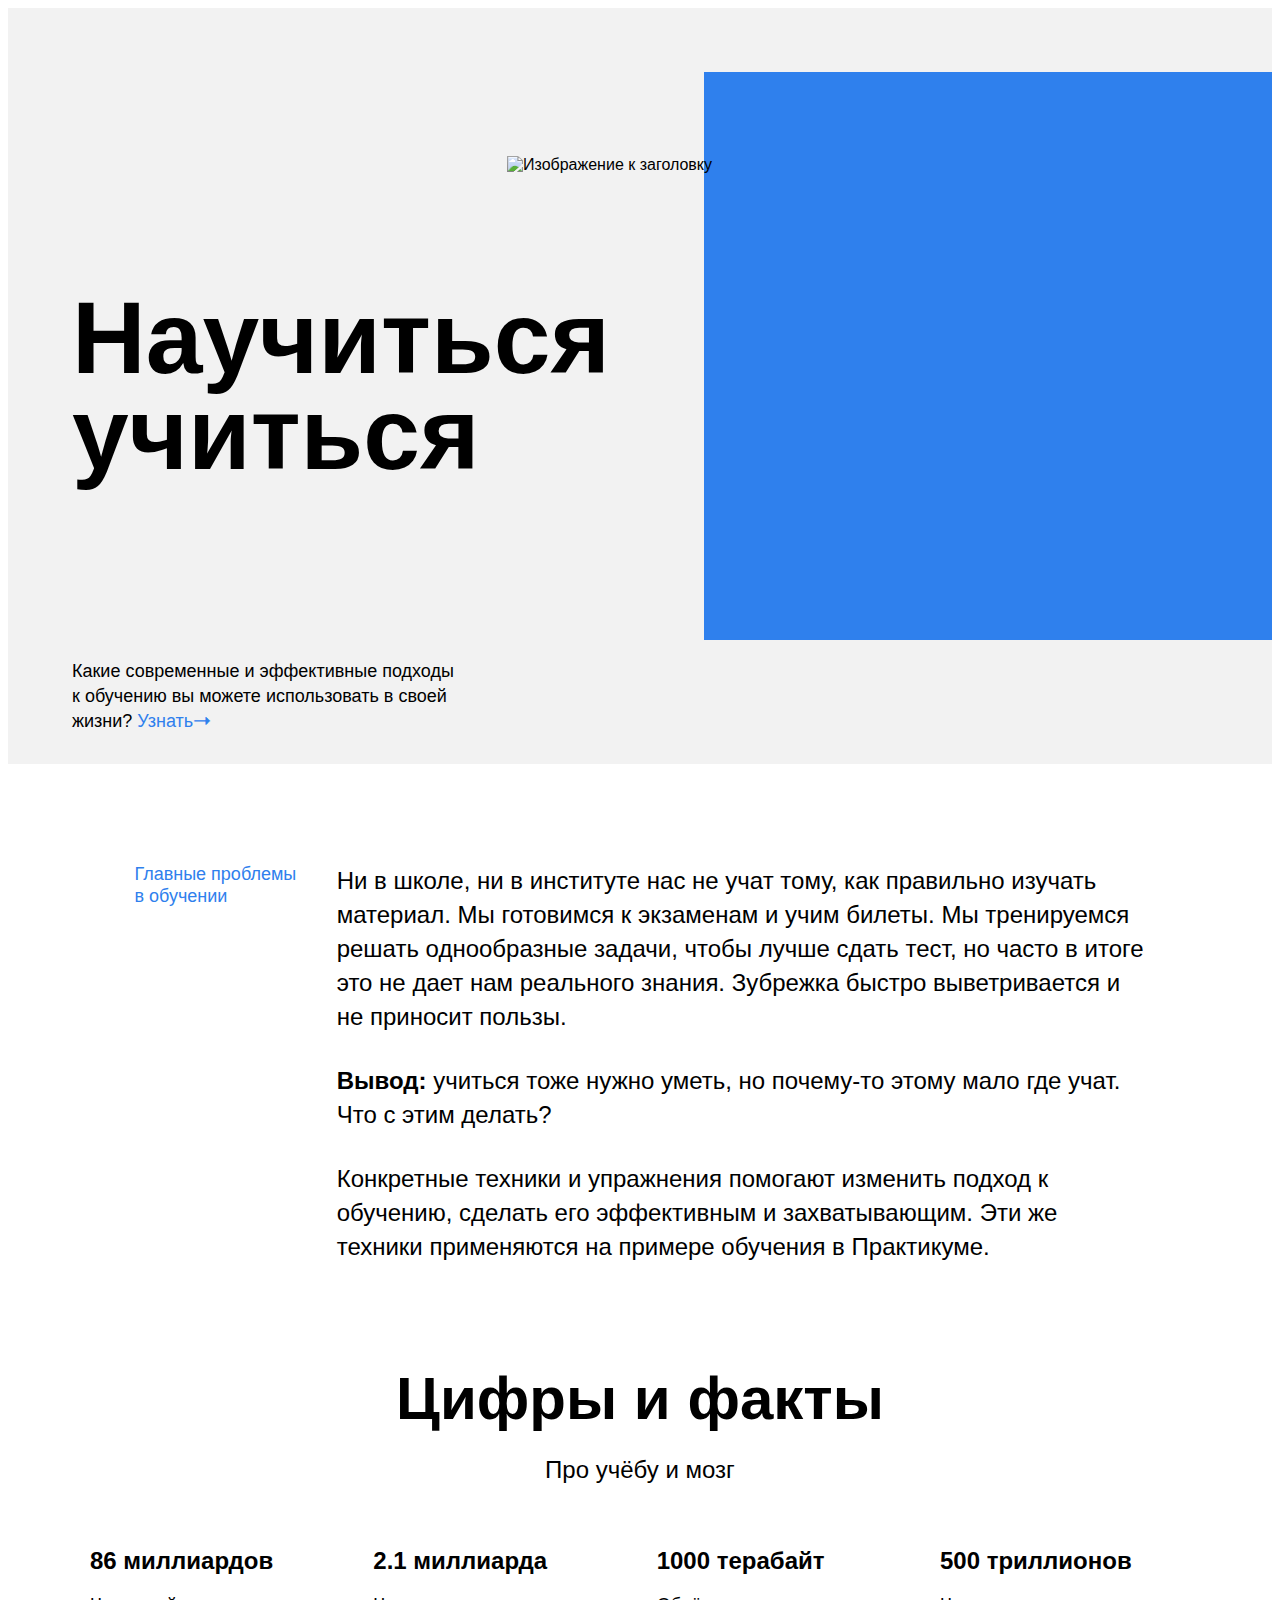
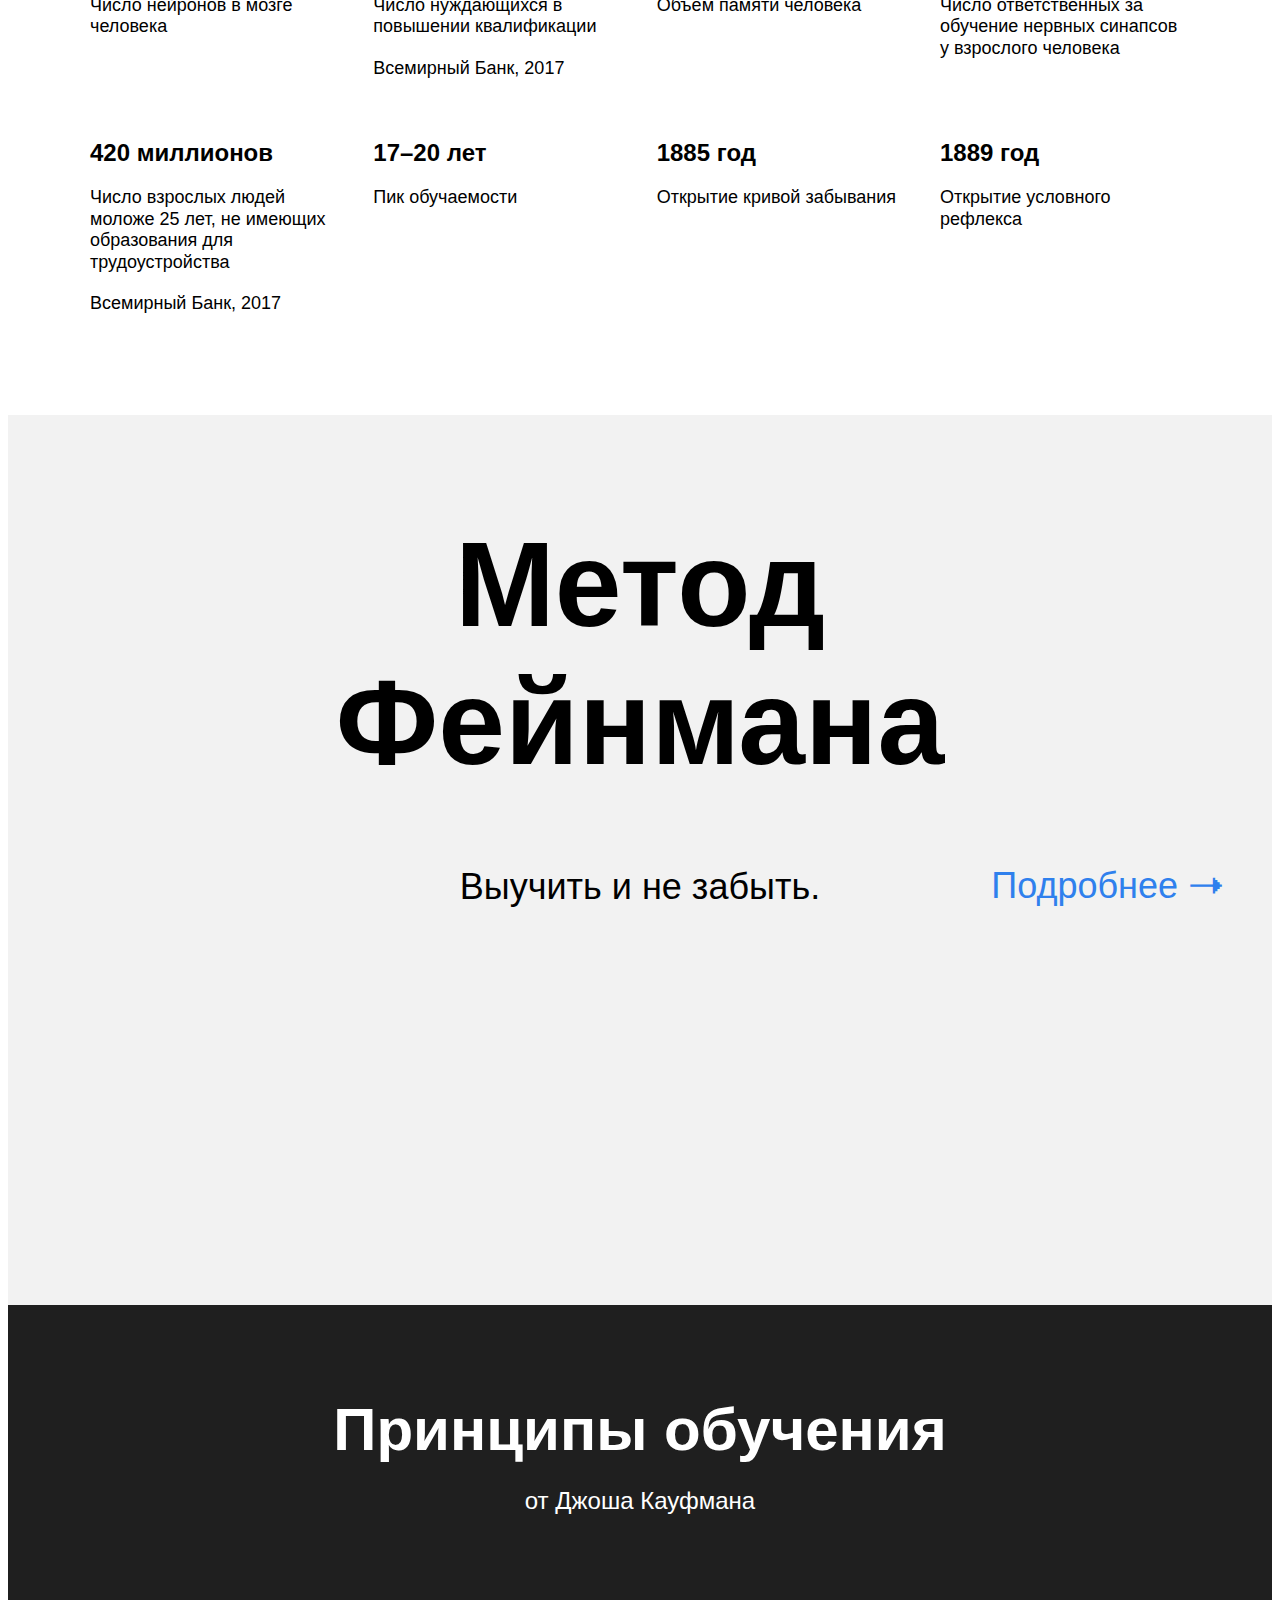
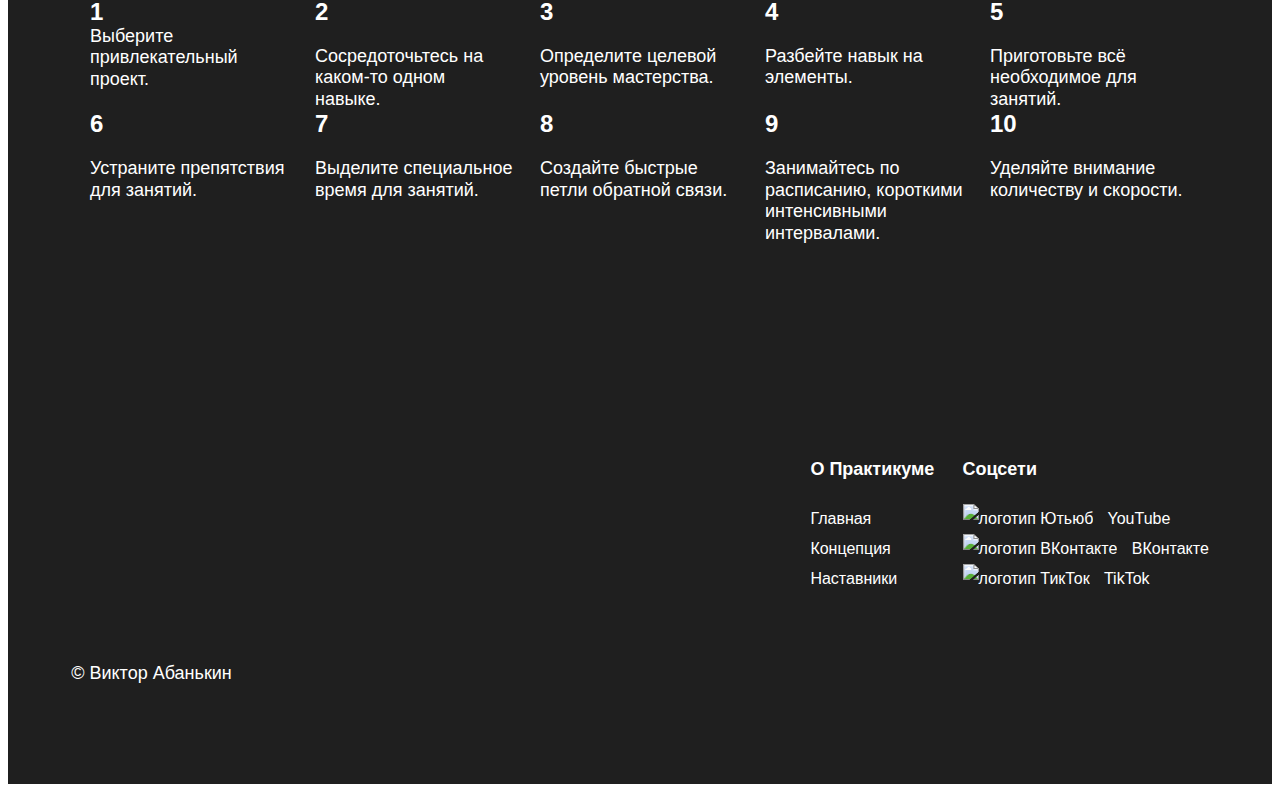
==== commit 548c1954: "1st correction after review" ====
--- a/index.html
+++ b/index.html
@@ -11,184 +11,149 @@
   <title>Научиться учиться</title>
 </head>
 <body>
-  <main class="page">
+  <div class="page">
     <header class="header">
-      <div class="logo logo__place_header"></div>
+      <div class="logo logo_place_header"></div>
       <h1 class="header__title">Научиться учиться</h1>
       <p class="header__subtitle">Какие современные и эффективные подходы к обучению вы можете использовать в
-      своей жизни? <a href="#" class="header__link">Узнать🠒</a></p>
+      своей жизни? <a href="#" class="header__link" target="_blank">Узнать🠒</a></p>
       <img src="./images/header-image.png" alt="Изображение к заголовку" class="header__main-illustration">
       <div class="header__square-pic"></div>
     </header>
+    <main>
     <section class="description">
       <div class="two-columns">
         <h2 class="two-columns__brief">Главные проблемы в обучении</h2>
         <div class="two-columns__main-text">
         <p class="two-columns__paragraph">Ни в школе, ни в институте нас не учат тому, как правильно изучать материал. Мы готовимся к экзаменам и учим билеты. Мы тренируемся решать однообразные задачи, чтобы лучше сдать тест, но часто в итоге это не дает нам реального знания. Зубрежка быстро выветривается и не приносит пользы.</p>
-        <p class="two-columns__paragraph"><span class="conclusion_span-accent">Вывод: </span>учиться тоже нужно уметь, но почему-то этому мало где учат. Что с этим делать?</p>
+        <p class="two-columns__paragraph"><span class="two-columns__span-accent">Вывод: </span>учиться тоже нужно уметь, но почему-то этому мало где учат. Что с этим делать?</p>
         <p class="two-columns__paragraph">Конкретные техники и упражнения помогают изменить подход к обучению, сделать его эффективным и захватывающим. Эти же техники применяются на примере обучения в Практикуме.</p>
         </div>
       </div>
     </section>
     <section class="digits">
-      <h3 class="section-title">Цифры и факты</h3>
-      <h4 class="section-subtitle">Про учёбу и мозг</h4>
-      <div class="table">
-        <ul class="table__cell">
-          <li class="table_content">
-              <h4 class="table__heading">86 миллиардов</h4>
-              <p class="table__text">Число нейронов в мозге человека</p>
-          </li>
-        </ul>
-        <ul class="table__cell">
-          <li class="table_content">
-            <h4 class="table__heading">2.1 миллиарда</h4>
-            <p class="table__text">Число нуждающихся в повышении квалификации</p>
-            <p class="table__text second-text">Всемирный Банк, 2017</p>
+      <h2 class="section-title">Цифры и факты</h2>
+      <p class="section-subtitle">Про учёбу и мозг</p>
+      <ul class="table">
+        <li class="table__cell">
+            <h3 class="table__heading">86 миллиардов</h3>
+            <p class="table__text">Число нейронов в мозге человека</p>
         </li>
-        </ul>
-        <ul class="table__cell">
-          <li class="table_content">
-            <h4 class="table__heading">1000 терабайт</h4>
-            <p class="table__text">Объём памяти человека</p>
-          </li>
-        </ul>
-        <ul class="table__cell">
-          <li class="table_content">
-            <h4 class="table__heading">500 триллионов</h4>
-            <p class="table__text">Число ответственных за обучение нервных синапсов у взрослого человека</p>
-          </li>
-        </ul>
-        <ul class="table__cell">
-          <li class="table_content">
-            <h4 class="table__heading">420 миллионов</h4>
-            <p class="table__text">Число взрослых людей моложе 25 лет, не имеющих образования для трудоустройства</p>
-            <p class="table__text second-text">Всемирный Банк, 2017</p>
-          </li>
-        </ul>
-        <ul class="table__cell">
-          <li class="table_content">
-            <h4 class="table__heading">17–20 лет</h4>
-            <p class="table__text">Пик обучаемости</p>
-          </li>
-        </ul>
-        <ul class="table__cell">
-          <li class="table_content">
-            <h4 class="table__heading">1885 год</h4>
-            <p class="table__text">Открытие кривой забывания</p>
-          </li>
-        </ul>
-        <ul class="table__cell">
-          <li class="table_content">
-            <h4 class="table__heading">1889 год</h4>
-            <p class="table__text">Открытие условного рефлекса</p>
-          </li>
-        </ul>
-      </div>
+        <li class="table__cell">
+          <h3 class="table__heading">2.1 миллиарда</h3>
+          <p class="table__text">Число нуждающихся в повышении квалификации</p>
+          <p class="table__text">Всемирный Банк, 2017</p>
+        </li>
+        <li class="table__cell">
+          <h3 class="table__heading">1000 терабайт</h3>
+          <p class="table__text">Объём памяти человека</p>
+        </li>
+        <li class="table__cell">
+          <h3 class="table__heading">500 триллионов</h3>
+          <p class="table__text">Число ответственных за обучение нервных синапсов у взрослого человека</p>
+        </li>
+        <li class="table__cell">
+          <h3 class="table__heading">420 миллионов</h3>
+          <p class="table__text">Число взрослых людей моложе 25 лет, не имеющих образования для трудоустройства</p>
+          <p class="table__text">Всемирный Банк, 2017</p>
+        </li>
+        <li class="table__cell">
+          <h3 class="table__heading">17–20 лет</h3>
+          <p class="table__text">Пик обучаемости</p>
+        </li>
+        <li class="table__cell">
+          <h3 class="table__heading">1885 год</h3>
+          <p class="table__text">Открытие кривой забывания</p>
+        </li>
+        <li class="table__cell">
+          <h3 class="table__heading">1889 год</h3>
+          <p class="table__text">Открытие условного рефлекса</p>
+        </li>
+      </ul>
     </section>
     <section class="feynman">
       <h2 class="feynman__title">Метод Фейнмана</h2>
-      <h3 class="feynman__subtitle">Выучить и не забыть.
-      <a href="#" class="feynman__link">Подробнее 🠒</a>
-    </h3>
+      <h3 class="feynman__subtitle">Выучить и не забыть.</h3>
+      <a href="#" class="feynman__link" target="_blank">Подробнее 🠒</a>
     </section>
     <section class="kaufman">
-      <h3 class="section-title__theme_dark">Принципы обучения</h3>
-      <h4 class="section-subtitle__theme_dark">от Джоша Кауфмана</h4>
-      <div class="table__theme_dark">
-        <ul class="table__cell_theme_dark">
-          <li class="table_content">
-            <h4 class="table__heading_theme_dark">1</h4>
-            <p class="table__text_theme_dark">Выберите привлекательный проект.</p>
-          </li>
-        </ul>
-        <ul class="table__cell_theme_dark">
-          <li class="table_content">
-            <h4 class="table__heading_theme_dark">2</h4>
-            <p class="table__text_theme_dark">Сосредоточьтесь на каком-то одном навыке.</p>
-          </li>
-        </ul>
-        <ul class="table__cell_theme_dark">
-          <li class="table_content">
-            <h4 class="table__heading_theme_dark">3</h4>
-            <p class="table__text_theme_dark">Определите целевой уровень мастерства.</p>
-          </li>
-        </ul>
-        <ul class="table__cell_theme_dark">
-          <li class="table_content">
-            <h4 class="table__heading_theme_dark">4</h4>
-            <p class="table__text_theme_dark">Разбейте навык на элементы.</p>
-          </li>
-        </ul>
-        <ul class="table__cell_theme_dark">
-          <li class="table_content">
-            <h4 class="table__heading_theme_dark">5</h4>
-            <p class="table__text_theme_dark">Приготовьте всё необходимое для занятий.</p>
-          </li>
-        </ul>
-        <ul class="table__cell_theme_dark">
-          <li class="table_content">
-            <h4 class="table__heading_theme_dark">6</h4>
-            <p class="table__text_theme_dark">Устраните препятствия для занятий.</p>
-          </li>
-        </ul>
-        <ul class="table__cell_theme_dark">
-          <li class="table_content">
-            <h4 class="table__heading_theme_dark">7</h4>
-            <p class="table__text_theme_dark">Выделите специальное время для занятий.</p>
-          </li>
-        </ul>
-        <ul class="table__cell_theme_dark">
-          <li class="table_content">
-            <h4 class="table__heading_theme_dark">8</h4>
-            <p class="table__text_theme_dark">Создайте быстрые петли обратной связи.</p>
-          </li>
-        </ul>
-        <ul class="table__cell_theme_dark">
-          <li class="table_content">
-            <h4 class="table__heading_theme_dark">9</h4>
-            <p class="table__text_theme_dark">Занимайтесь по расписанию, короткими интенсивными интервалами.</p>
-          </li>
-        </ul>
-        <ul class="table__cell_theme_dark">
-          <li class="table_content">
-            <h4 class="table__heading_theme_dark">10</h4>
-            <p class="table__text_theme_dark">Уделяйте внимание количеству и скорости.</p>
-          </li>
-        </ul>
-      </div>
+      <h2 class="section-title section-title__theme-dark">Принципы обучения</h2>
+      <p class="section-subtitle section-subtitle__theme-dark">от Джоша Кауфмана</p>
+      <ul class="table table__theme-dark">
+        <li class="table__cell table__cell_theme-dark">
+          <h3 class="table__heading table__heading-theme-dark">1</h3>
+          <p class="table__text table__text_theme-dark">Выберите привлекательный проект.</p>
+        </li>
+        <li class="table__cell table__cell_theme-dark">
+          <h3 class="table__heading table__heading_theme-dark">2</h3>
+          <p class="table__text table__text_theme-dark">Сосредоточьтесь на каком-то одном навыке.</p>
+        </li>
+        <li class="table__cell table__cell_theme-dark">
+          <h3 class="table__heading table__heading_theme-dark">3</h3>
+          <p class="table__text table__text_theme-dark">Определите целевой уровень мастерства.</p>
+        </li>
+        <li class="table__cell table__cell_theme-dark">
+          <h3 class="table__heading table__heading_theme-dark">4</h3>
+          <p class="table__text table__text_theme-dark">Разбейте навык на элементы.</p>
+        </li>
+        <li class="table__cell table__cell_theme-dark">
+          <h3 class="table__heading table__heading_theme-dark">5</h3>
+          <p class="table__text table__text_theme-dark">Приготовьте всё необходимое для занятий.</p>
+        </li>
+        <li class="table__cell table__cell_theme-dark">
+          <h3 class="table__heading table__heading_theme-dark">6</h3>
+          <p class="table__text table__text_theme-dark">Устраните препятствия для занятий.</p>
+        </li>
+        <li class="table__cell table__cell_theme-dark">
+          <h3 class="table__heading table__heading_theme-dark">7</h4>
+          <p class="table__text table__text_theme-dark">Выделите специальное время для занятий.</p>
+        </li>
+        <li class="table__cell table__cell_theme-dark">
+          <h3 class="table__heading table__heading_theme-dark">8</h3>
+          <p class="table__text table__text_theme-dark">Создайте быстрые петли обратной связи.</p>
+        </li>
+        <li class="table__cell table__cell_theme-dark">
+          <h3 class="table__heading table__heading_theme-dark">9</h3>
+          <p class="table__text table__text_theme-dark">Занимайтесь по расписанию, короткими интенсивными интервалами.</p>
+        </li>
+        <li class="table__cell table__cell_theme-dark">
+          <h3 class="table__heading table__heading_theme-dark">10</h3>
+          <p class="table__text table__text_theme-dark">Уделяйте внимание количеству и скорости.</p>
+        </li>
+      </ul>
       <div class="kaufman__triangle"></div>
     </section>
-  </main>
+    </main>
     <footer class="footer">
-      <div class="columns">
-        <div class="footer__column_content_copyright">
-          <div class="logo logo__place_footer"></div>
+      <div class="footer footer__columns">
+        <div class="footer footer__column_content_copyright">
+          <div class="logo logo_place_footer"></div>
           <p class="footer__author">&copy; Виктор Абанькин</p>
         </div>
-        <div class="footer__column_content_info">
-          <h5 class="footer__column-heading">О Практикуме</h5>
+        <div class="footer footer__column_content_info">
+          <h2 class="footer__column-heading">О Практикуме</h2>
           <nav class="footer__column-links">
-            <a href="#" class="footer__column-link">Главная</a>
-            <a href="#" class="footer__column-link">Концепция</a>
-            <a href="#" class="footer__column-link">Наставники</a>
+            <a href="#" class="footer__column-link" target="_blank">Главная</a>
+            <a href="#" class="footer__column-link" target="_blank">Концепция</a>
+            <a href="#" class="footer__column-link" target="_blank">Наставники</a>
           </nav>
         </div>
-        <div class="footer__column_content_social">
-          <h5 class="footer__column-heading">Соцсети</h5>
+        <div class="footer footer__column_content_social">
+          <h2 class="footer__column-heading">Соцсети</h2>
           <nav class="footer__column-links">
               <a href="https://www.youtube.com/@YandexPracticum" target="_blank" class="footer__column-link">
-              <img src="./images/youtube-icon.svg" alt="логотип Ютьюб" class="social_icon">
+              <img src="./images/youtube-icon.svg" alt="логотип Ютьюб" class="footer__social_icon">
                 YouTube</a>
               <a href="https://vk.com/yandex.praktikum" target="_blank" class="footer__column-link ">
-              <img src="./images/vk_color_white.svg" alt="логотип ВКонтакте" class="social_icon">
+              <img src="./images/vk_color_white.svg" alt="логотип ВКонтакте" class="footer__social_icon">
                 ВКонтакте</a>
               <a href="#" target="_blank" class="footer__column-link">
-              <img src="./images/tiktok-icon.svg" alt="логотип ТикТок" class="social_icon">
+              <img src="./images/tiktok-icon.svg" alt="логотип ТикТок" class="footer__social_icon">
                 TikTok</a>
           </nav>
         </div>
       </div>
     </footer>
+  </div>
 </body>
 </html>
--- a/styles/style.css
+++ b/styles/style.css
@@ -4,7 +4,6 @@
   max-width: 1600px;
   margin: 0 auto;
   padding: 0;
-  overflow: hidden;
 }
 
 .header {
@@ -18,7 +17,7 @@
   align-items: center;
 }
 
-.logo__place_header {
+.logo_place_header {
   position: absolute;
   top: 30px;
   left: 64px;
@@ -40,18 +39,21 @@
 }
 
 .header__subtitle {
-  width: 388px;
-  position: absolute;
-  z-index: 1;
+  max-width: 388px;
+  width: 100%;
+  position: absolute;
+  align-self: flex-end;
   line-height: 25px;
   font-size: 18px;
   font-weight: normal;
-  margin: 0 0 30px 64px;
-  align-self: flex-end;
-
-}
-
-.header__subtitle_link {
+  margin: 0;
+  left: 64px;
+  bottom: 30px;
+  z-index: 2;
+}
+
+.header__link {
+  color: #2f80ed;
   text-decoration: none;
 }
 
@@ -114,14 +116,14 @@
   padding-bottom: 0;
 }
 
-.conclusion_span-accent {
+.two-columns__span-accent {
   font-weight: 600;
 }
 
 
 .digits {
   width: 100%;
-  margin: 0;
+  margin: 0 0 100px 0;
 }
 
 .section-title {
@@ -146,7 +148,7 @@
 
 .table {
   width: 1100px;
-  margin: 0 auto 100px auto;
+  margin: 0 auto;
   padding: 0;
   display: flex;
   flex-wrap: wrap;
@@ -155,18 +157,12 @@
   align-items: flex-start;
 }
 
-.table_content {
-  flex-direction: column;
-  padding: 0;
-  margin: 0;
-}
-
 .table__cell {
   width: 250px;
-  margin: 0;
+  margin: 60px 0 0 0;
   padding: 0;
   text-align: left;
-  list-style: none;
+  list-style-type: none;
 }
 
 .table__heading {
@@ -174,8 +170,7 @@
   font-size: 24px;
   font-weight: 600;
   margin: 0;
-  padding-bottom: 20px;
-  padding-top: 60px;
+  padding: 0;
 }
 
 .table__text {
@@ -185,16 +180,12 @@
   text-decoration: none;
   margin-bottom: 0;
   margin-top: 0;
-  padding: 0;
-}
-
-.second-text {
   padding-top: 20px;
 }
 
 .feynman {
-  height: 890px;
-  width: 100vw;
+  min-height: 890px;
+  width: 100%;
   margin: 0;
   padding: 0;
   position: relative;
@@ -226,20 +217,22 @@
 
 .feynman__link {
   position: absolute;
-  height: 50%;
+  top: 50%;
   right: 48px;
   line-height: 51px;
   font-size: 36px;
   font-weight: normal;
   margin: 0;
   padding: 0;
+  color: #2f80ed;
+  text-decoration: none;
 }
 
 .kaufman {
   background-color: #1f1f1f;
-  color: white;
   position: relative;
-  overflow: hidden;
+  align-items: center;
+overflow: hidden;
 }
 
 .kaufman__triangle {
@@ -247,68 +240,49 @@
   height: 877px;
   background-image: url(../images/kaufman-triangle.svg);
   background-size: contain;
+  display: flex;
   position: absolute;
   top: 0;
   right: -210px;
   z-index: 1;
 }
 
-
-.section-title__theme_dark {
-  width: 60%;
-  line-height: 1.15;
-  font-size: 60px;
-  font-weight: 600;
-  text-align: center;
-  margin: 0 auto;
+.section-title__theme-dark {
   padding-top: 90px;
-}
-
-.section-subtitle__theme_dark {
-  margin: 0 auto;
-  width: 60%;
-  line-height: 34px;
-  font-size: 24px;
-  font-weight: normal;
-  text-align: center;
-  padding-top: 20px;
-}
-
-.table__theme_dark {
-  width: 1100px;
-  margin: 0 auto;
-  padding: 0 0 90px;
+  color: white;
+  position: relative;
+  z-index: 3;
+}
+
+.section-subtitle__theme-dark {
+  color: white;
+}
+
+.table__theme-dark {
   display: flex;
   flex-wrap: wrap;
   flex-direction: row;
   justify-content: space-between;
   align-items: flex-start;
-}
-
-.table__cell_theme_dark {
+  color: white;
+  padding-top: 80px;
+  padding-bottom: 90px;
+}
+
+.table__cell_theme-dark {
   width: 200px;
   margin: 0;
-  padding: 80px 0 0;
   z-index: 2;
   text-align: left;
-  list-style: none;
-}
-
-.table__heading_theme_dark {
-  line-height: 1.15;
-  font-size: 24px;
-  font-weight: 600;
-  margin: 0;
+  list-style-type: none;
+  color: white;
+}
+
+.table__heading_theme-dark {
   padding-bottom: 20px;
 }
 
-.table__text_theme_dark {
-  line-height: 1.2;
-  font-size: 18px;
-  font-weight: normal;
-  text-decoration: none;
-  margin-bottom: 0;
-  margin-top: 0;
+.table__text_theme-dark {
   padding: 0;
 }
 
@@ -321,7 +295,7 @@
   margin: 0;
 }
 
-.columns {
+.footer__columns {
   width: 90%;
   display: flex;
   margin: 0 auto;
@@ -334,10 +308,11 @@
   flex-basis: 711px;
   display: flex;
   flex-direction: column;
-  justify-content: space-between;
-}
-
-.logo__place_footer {
+  margin: 0;
+  justify-content: space-between;
+}
+
+.logo_place_footer {
   background-image: url(../images/logo_place_footer.svg);
   width: 228px;
   height: 32px;
@@ -384,7 +359,7 @@
   color: white;
 }
 
-.social_icon {
+.footer__social_icon {
   width: 16px;
   height: 16px;
   margin-right: 10px;
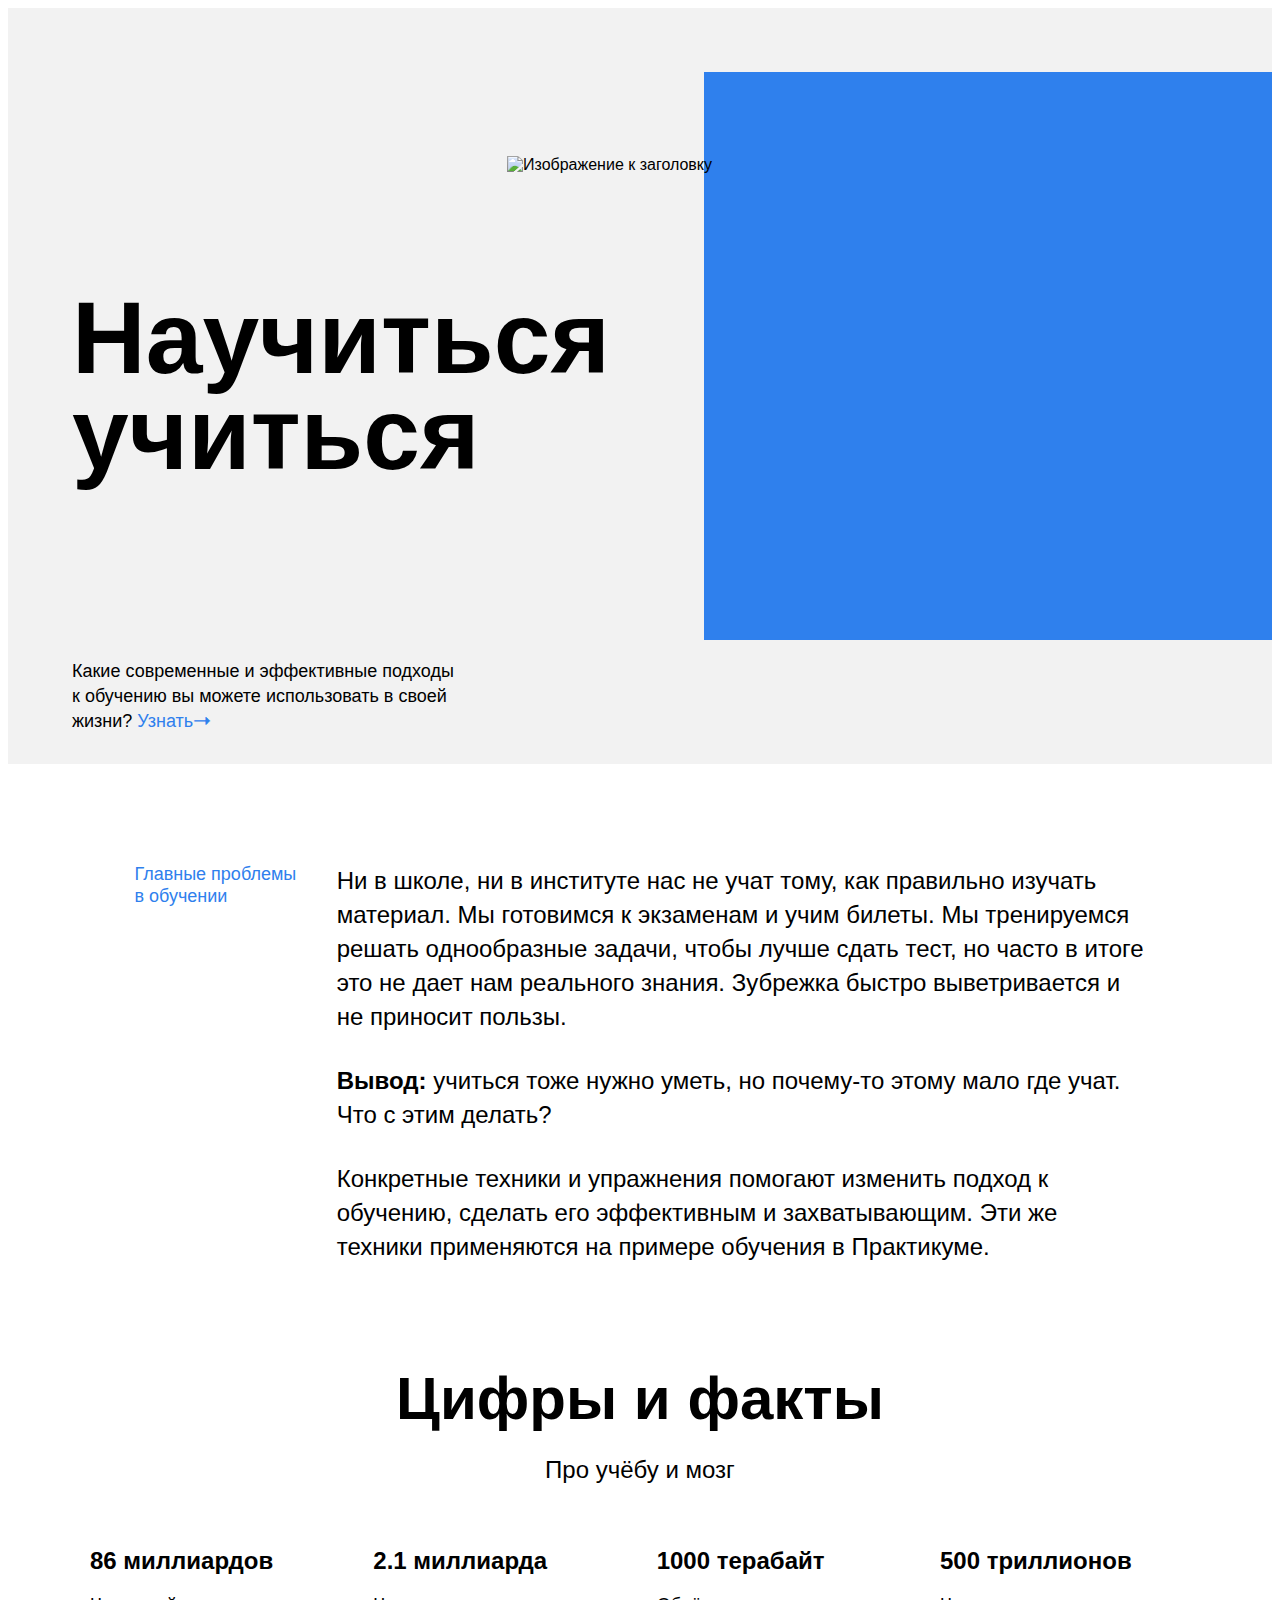
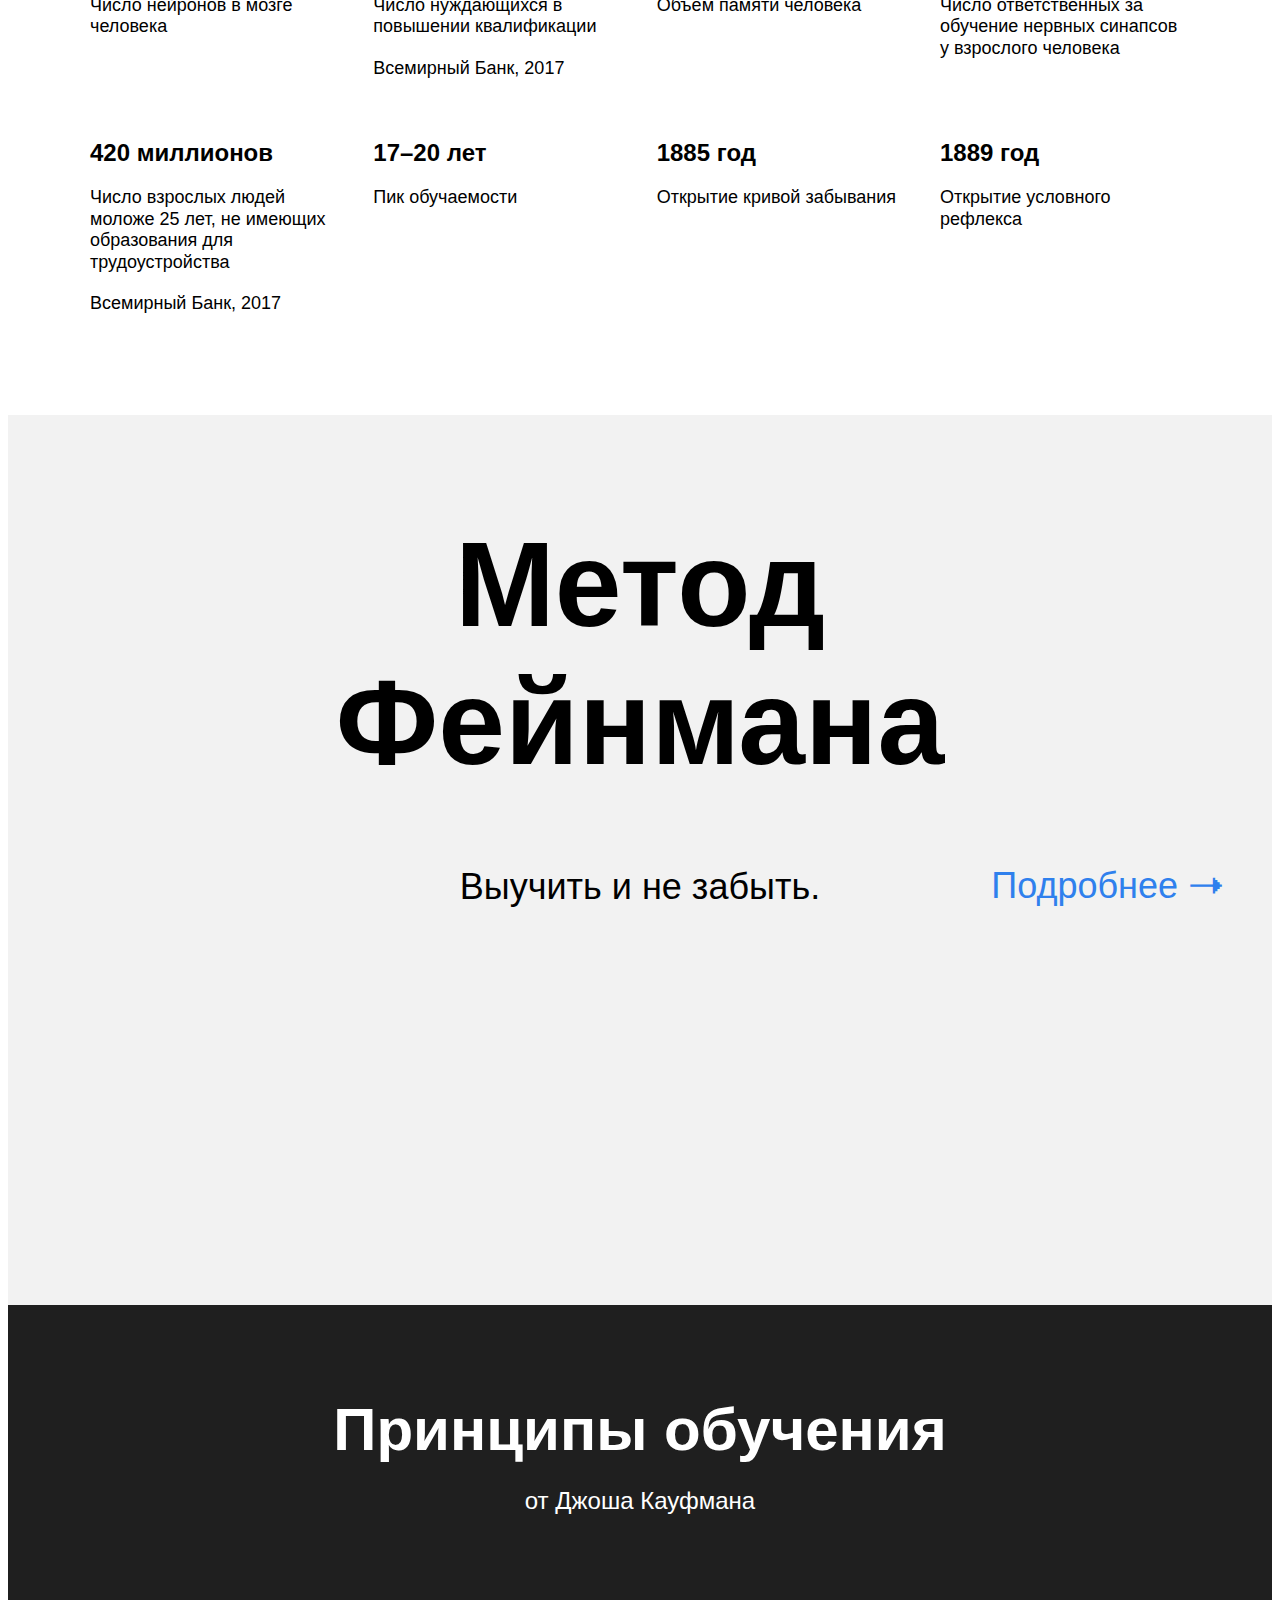
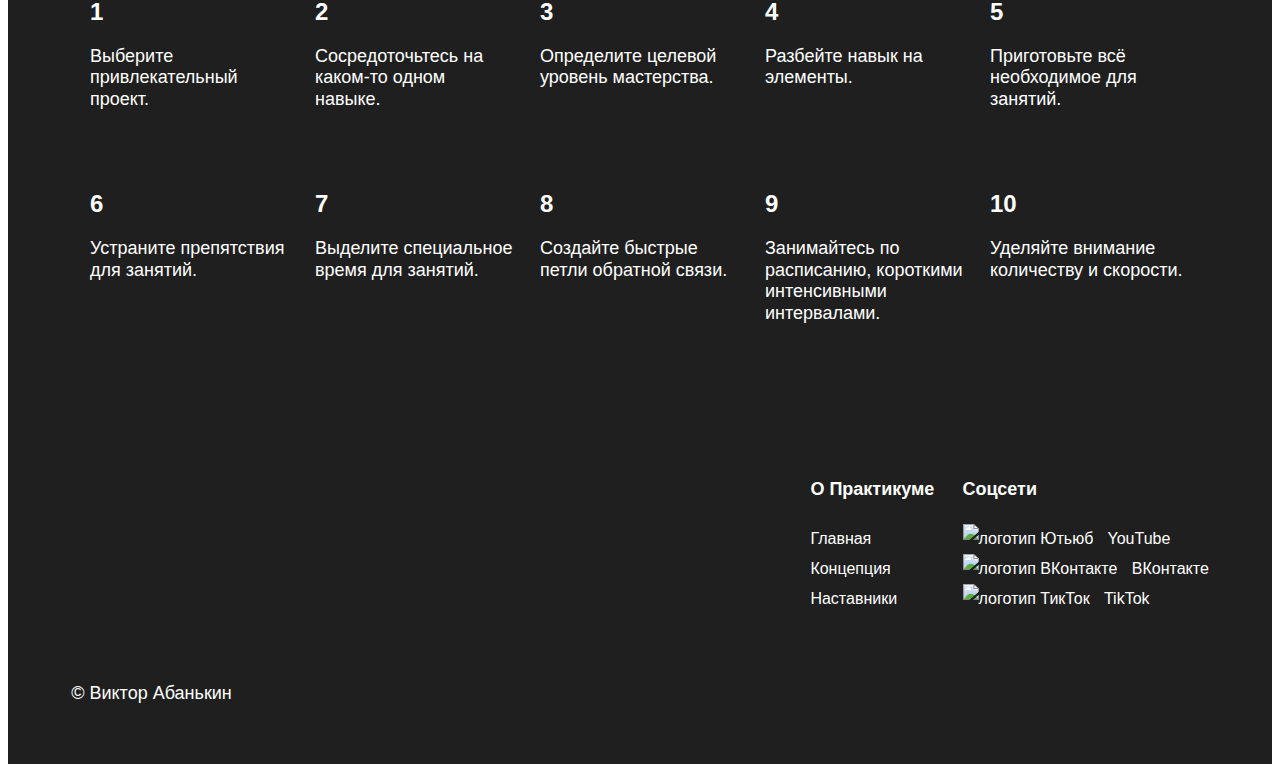
==== commit 4dbe66fc: "UPD kaufman & footer" ====
--- a/index.html
+++ b/index.html
@@ -77,60 +77,60 @@
       <a href="#" class="feynman__link" target="_blank">Подробнее 🠒</a>
     </section>
     <section class="kaufman">
-      <h2 class="section-title section-title__theme-dark">Принципы обучения</h2>
-      <p class="section-subtitle section-subtitle__theme-dark">от Джоша Кауфмана</p>
-      <ul class="table table__theme-dark">
-        <li class="table__cell table__cell_theme-dark">
-          <h3 class="table__heading table__heading-theme-dark">1</h3>
-          <p class="table__text table__text_theme-dark">Выберите привлекательный проект.</p>
+      <h2 class="section-title section-title_theme_dark">Принципы обучения</h2>
+      <p class="section-subtitle section-subtitle_theme_dark">от Джоша Кауфмана</p>
+      <ul class="table table_theme_dark">
+        <li class="table__cell table__cell_theme_dark">
+          <h3 class="table__heading table__heading_theme_dark">1</h3>
+          <p class="table__text table__text_theme_dark">Выберите привлекательный проект.</p>
         </li>
-        <li class="table__cell table__cell_theme-dark">
-          <h3 class="table__heading table__heading_theme-dark">2</h3>
-          <p class="table__text table__text_theme-dark">Сосредоточьтесь на каком-то одном навыке.</p>
+        <li class="table__cell table__cell_theme_dark">
+          <h3 class="table__heading table__heading_theme_dark">2</h3>
+          <p class="table__text table__text_theme_dark">Сосредоточьтесь на каком-то одном навыке.</p>
         </li>
-        <li class="table__cell table__cell_theme-dark">
-          <h3 class="table__heading table__heading_theme-dark">3</h3>
-          <p class="table__text table__text_theme-dark">Определите целевой уровень мастерства.</p>
+        <li class="table__cell table__cell_theme_dark">
+          <h3 class="table__heading table__heading_theme_dark">3</h3>
+          <p class="table__text table__text_theme_dark">Определите целевой уровень мастерства.</p>
         </li>
-        <li class="table__cell table__cell_theme-dark">
-          <h3 class="table__heading table__heading_theme-dark">4</h3>
-          <p class="table__text table__text_theme-dark">Разбейте навык на элементы.</p>
+        <li class="table__cell table__cell_theme_dark">
+          <h3 class="table__heading table__heading_theme_dark">4</h3>
+          <p class="table__text table__text_theme_dark">Разбейте навык на элементы.</p>
         </li>
-        <li class="table__cell table__cell_theme-dark">
-          <h3 class="table__heading table__heading_theme-dark">5</h3>
-          <p class="table__text table__text_theme-dark">Приготовьте всё необходимое для занятий.</p>
+        <li class="table__cell table__cell_theme_dark">
+          <h3 class="table__heading table__heading_theme_dark">5</h3>
+          <p class="table__text table__text_theme_dark">Приготовьте всё необходимое для занятий.</p>
         </li>
-        <li class="table__cell table__cell_theme-dark">
-          <h3 class="table__heading table__heading_theme-dark">6</h3>
-          <p class="table__text table__text_theme-dark">Устраните препятствия для занятий.</p>
+        <li class="table__cell table__cell_theme_dark">
+          <h3 class="table__heading table__heading_theme_dark">6</h3>
+          <p class="table__text table__text_theme_dark">Устраните препятствия для занятий.</p>
         </li>
-        <li class="table__cell table__cell_theme-dark">
-          <h3 class="table__heading table__heading_theme-dark">7</h4>
-          <p class="table__text table__text_theme-dark">Выделите специальное время для занятий.</p>
+        <li class="table__cell table__cell_theme_dark">
+          <h3 class="table__heading table__heading_theme_dark">7</h3>
+          <p class="table__text table__text_theme_dark">Выделите специальное время для занятий.</p>
         </li>
-        <li class="table__cell table__cell_theme-dark">
-          <h3 class="table__heading table__heading_theme-dark">8</h3>
-          <p class="table__text table__text_theme-dark">Создайте быстрые петли обратной связи.</p>
+        <li class="table__cell table__cell_theme_dark">
+          <h3 class="table__heading table__heading_theme_dark">8</h3>
+          <p class="table__text table__text_theme_dark">Создайте быстрые петли обратной связи.</p>
         </li>
-        <li class="table__cell table__cell_theme-dark">
-          <h3 class="table__heading table__heading_theme-dark">9</h3>
-          <p class="table__text table__text_theme-dark">Занимайтесь по расписанию, короткими интенсивными интервалами.</p>
+        <li class="table__cell table__cell_theme_dark">
+          <h3 class="table__heading table__heading_theme_dark">9</h3>
+          <p class="table__text table__text_theme_dark">Занимайтесь по расписанию, короткими интенсивными интервалами.</p>
         </li>
-        <li class="table__cell table__cell_theme-dark">
-          <h3 class="table__heading table__heading_theme-dark">10</h3>
-          <p class="table__text table__text_theme-dark">Уделяйте внимание количеству и скорости.</p>
+        <li class="table__cell table__cell_theme_dark">
+          <h3 class="table__heading table__heading_theme_dark">10</h3>
+          <p class="table__text table__text_theme_dark">Уделяйте внимание количеству и скорости.</p>
         </li>
       </ul>
       <div class="kaufman__triangle"></div>
     </section>
     </main>
     <footer class="footer">
-      <div class="footer footer__columns">
-        <div class="footer footer__column_content_copyright">
+      <div class="footer__columns">
+        <div class="footer__column footer__column_content_copyright">
           <div class="logo logo_place_footer"></div>
           <p class="footer__author">&copy; Виктор Абанькин</p>
         </div>
-        <div class="footer footer__column_content_info">
+        <div class="footer__column footer__column_content_info">
           <h2 class="footer__column-heading">О Практикуме</h2>
           <nav class="footer__column-links">
             <a href="#" class="footer__column-link" target="_blank">Главная</a>
@@ -138,17 +138,17 @@
             <a href="#" class="footer__column-link" target="_blank">Наставники</a>
           </nav>
         </div>
-        <div class="footer footer__column_content_social">
+        <div class="footer__column footer__column_content_social">
           <h2 class="footer__column-heading">Соцсети</h2>
           <nav class="footer__column-links">
               <a href="https://www.youtube.com/@YandexPracticum" target="_blank" class="footer__column-link">
-              <img src="./images/youtube-icon.svg" alt="логотип Ютьюб" class="footer__social_icon">
+              <img src="./images/youtube-icon.svg" alt="логотип Ютьюб" class="footer__social-icon">
                 YouTube</a>
               <a href="https://vk.com/yandex.praktikum" target="_blank" class="footer__column-link ">
-              <img src="./images/vk_color_white.svg" alt="логотип ВКонтакте" class="footer__social_icon">
+              <img src="./images/vk_color_white.svg" alt="логотип ВКонтакте" class="footer__social-icon">
                 ВКонтакте</a>
               <a href="#" target="_blank" class="footer__column-link">
-              <img src="./images/tiktok-icon.svg" alt="логотип ТикТок" class="footer__social_icon">
+              <img src="./images/tiktok-icon.svg" alt="логотип ТикТок" class="footer__social-icon">
                 TikTok</a>
           </nav>
         </div>
--- a/styles/style.css
+++ b/styles/style.css
@@ -25,7 +25,6 @@
   width: 228px;
   height: 32px;
   z-index: 2;
-
 }
 
 .header__title {
@@ -232,7 +231,7 @@
   background-color: #1f1f1f;
   position: relative;
   align-items: center;
-overflow: hidden;
+  overflow: hidden;
 }
 
 .kaufman__triangle {
@@ -247,42 +246,41 @@
   z-index: 1;
 }
 
-.section-title__theme-dark {
+.section-title_theme_dark {
   padding-top: 90px;
   color: white;
   position: relative;
   z-index: 3;
 }
 
-.section-subtitle__theme-dark {
-  color: white;
-}
-
-.table__theme-dark {
+.section-subtitle_theme_dark {
+  color: white;
+}
+
+.table_theme_dark {
   display: flex;
   flex-wrap: wrap;
   flex-direction: row;
   justify-content: space-between;
   align-items: flex-start;
   color: white;
-  padding-top: 80px;
   padding-bottom: 90px;
 }
 
-.table__cell_theme-dark {
+.table__cell_theme_dark {
   width: 200px;
-  margin: 0;
+  margin-top: 80px;
   z-index: 2;
   text-align: left;
   list-style-type: none;
   color: white;
 }
 
-.table__heading_theme-dark {
+.table__heading_theme_dark {
   padding-bottom: 20px;
 }
 
-.table__text_theme-dark {
+.table__text_theme_dark {
   padding: 0;
 }
 
@@ -302,6 +300,10 @@
   padding: 0;
   color: white;
   justify-content: space-between;
+}
+
+.footer__column {
+  display: flex;
 }
 
 .footer__column_content_copyright {
@@ -359,7 +361,7 @@
   color: white;
 }
 
-.footer__social_icon {
+.footer__social-icon {
   width: 16px;
   height: 16px;
   margin-right: 10px;
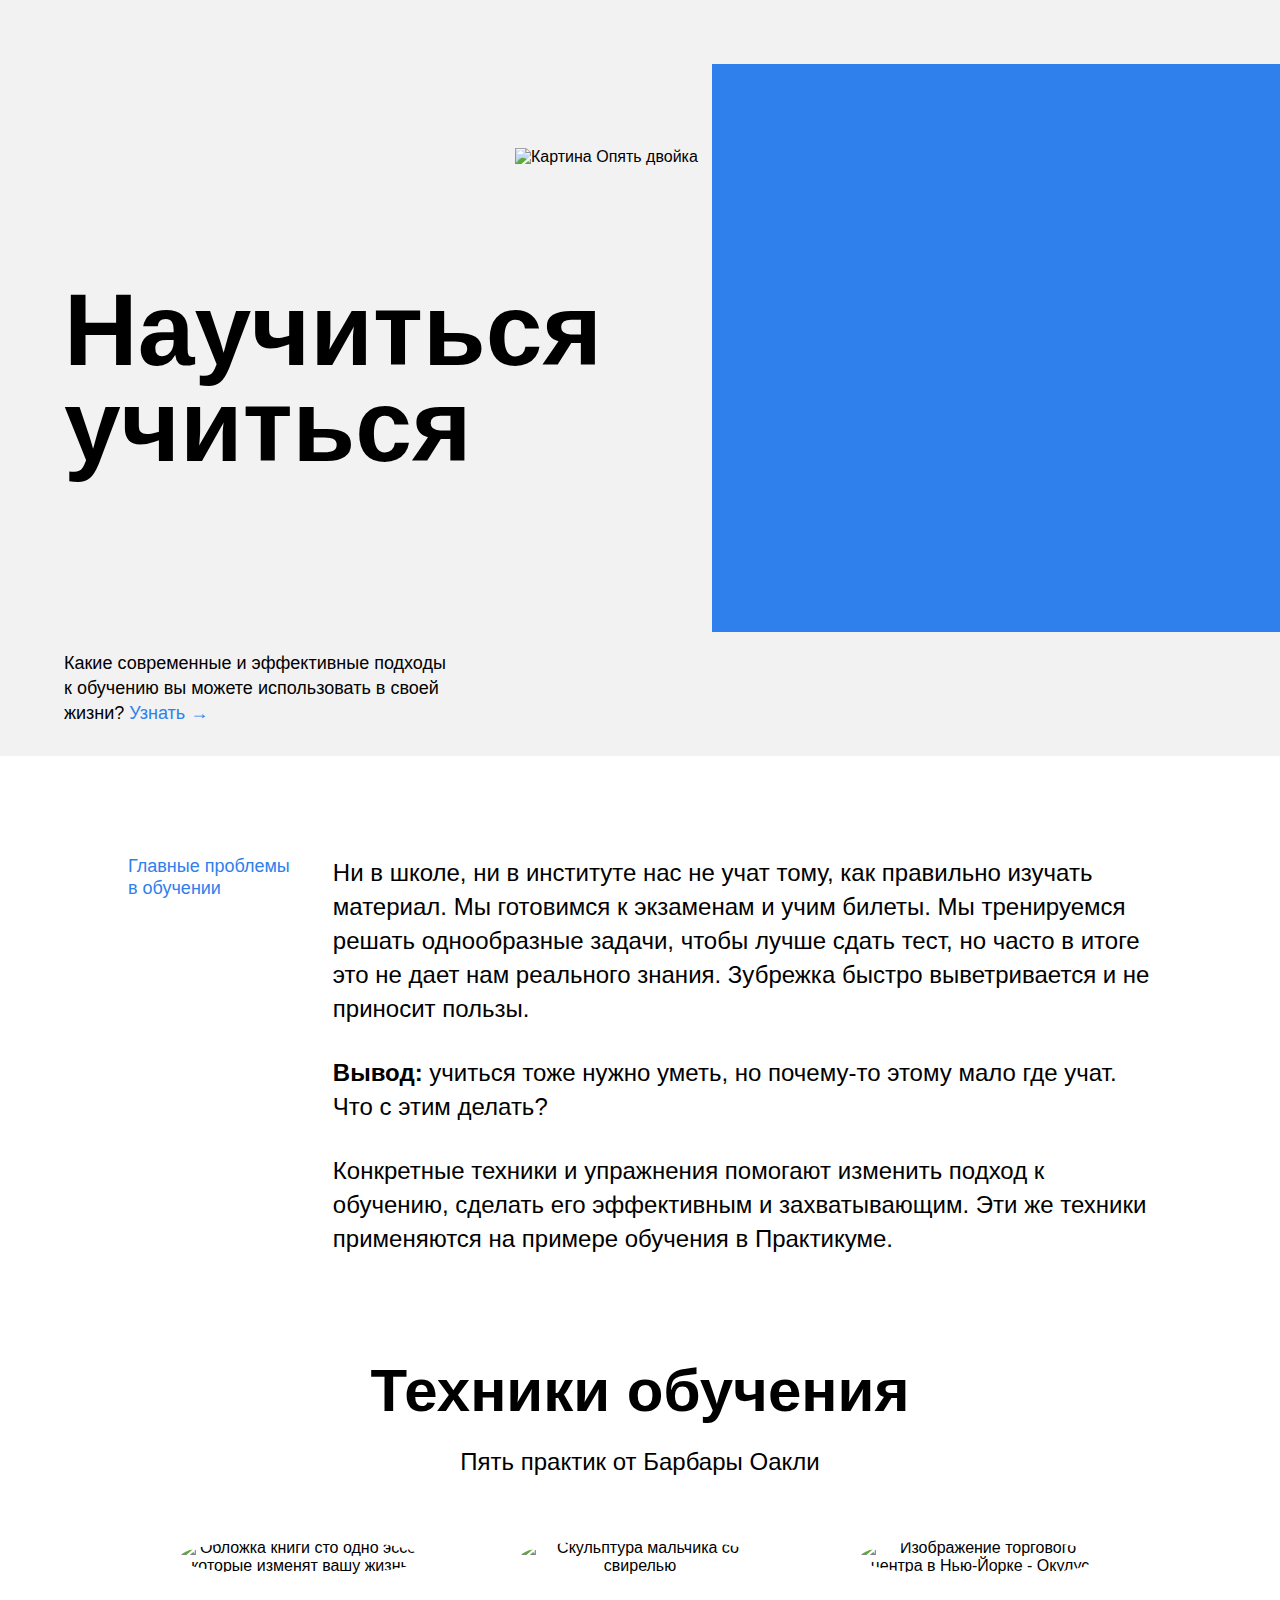
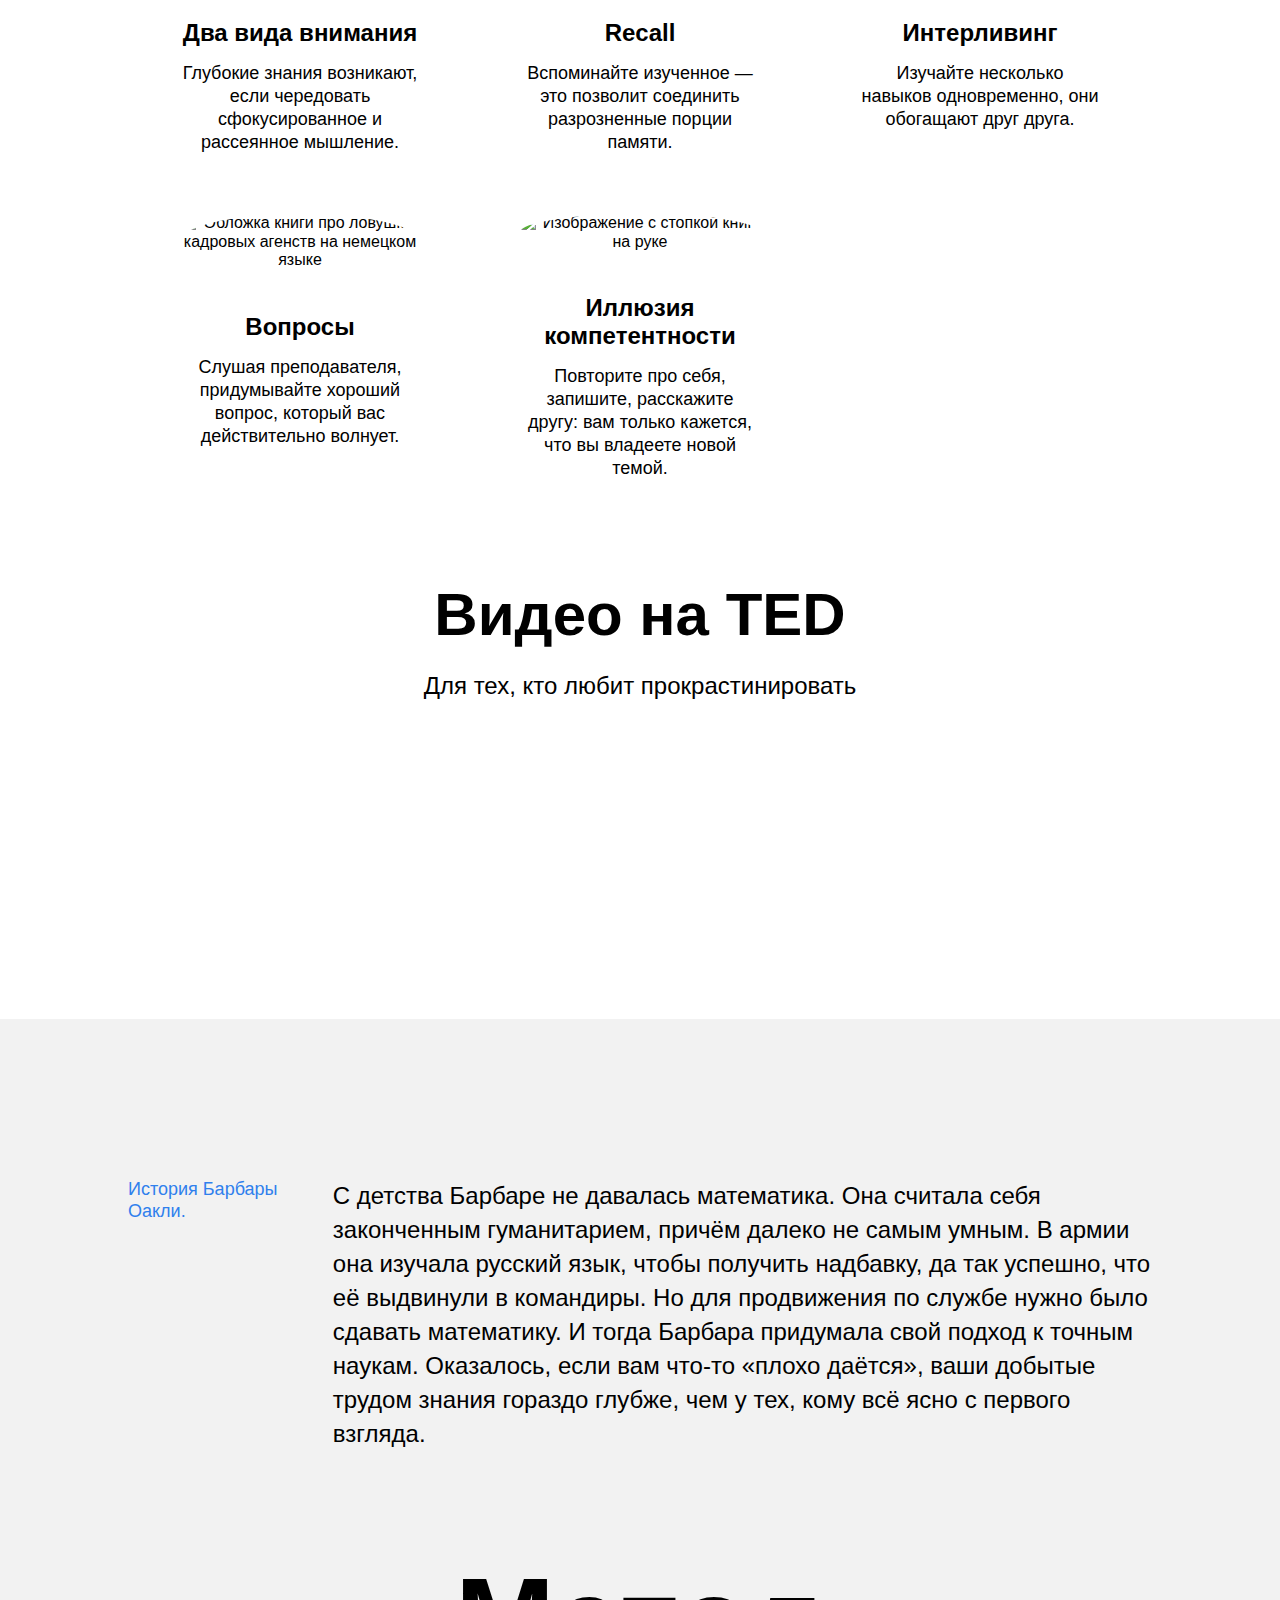
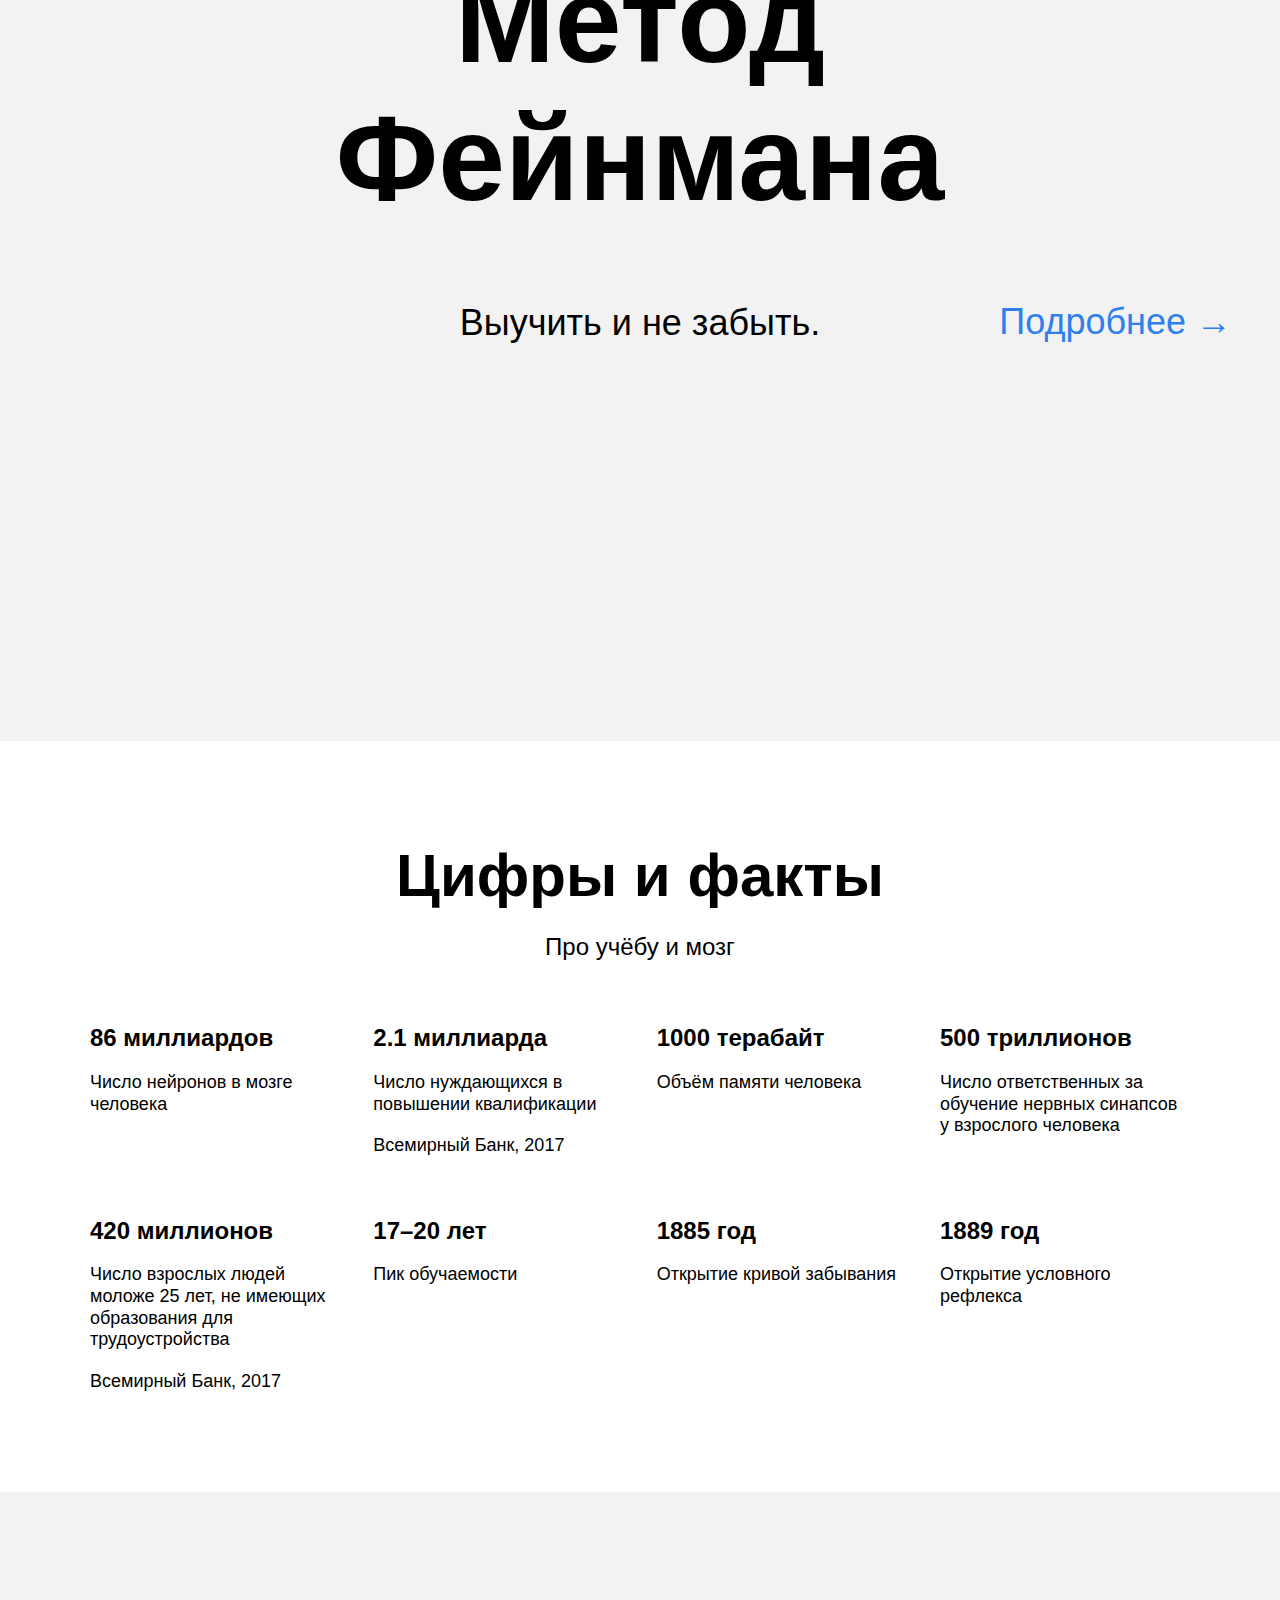
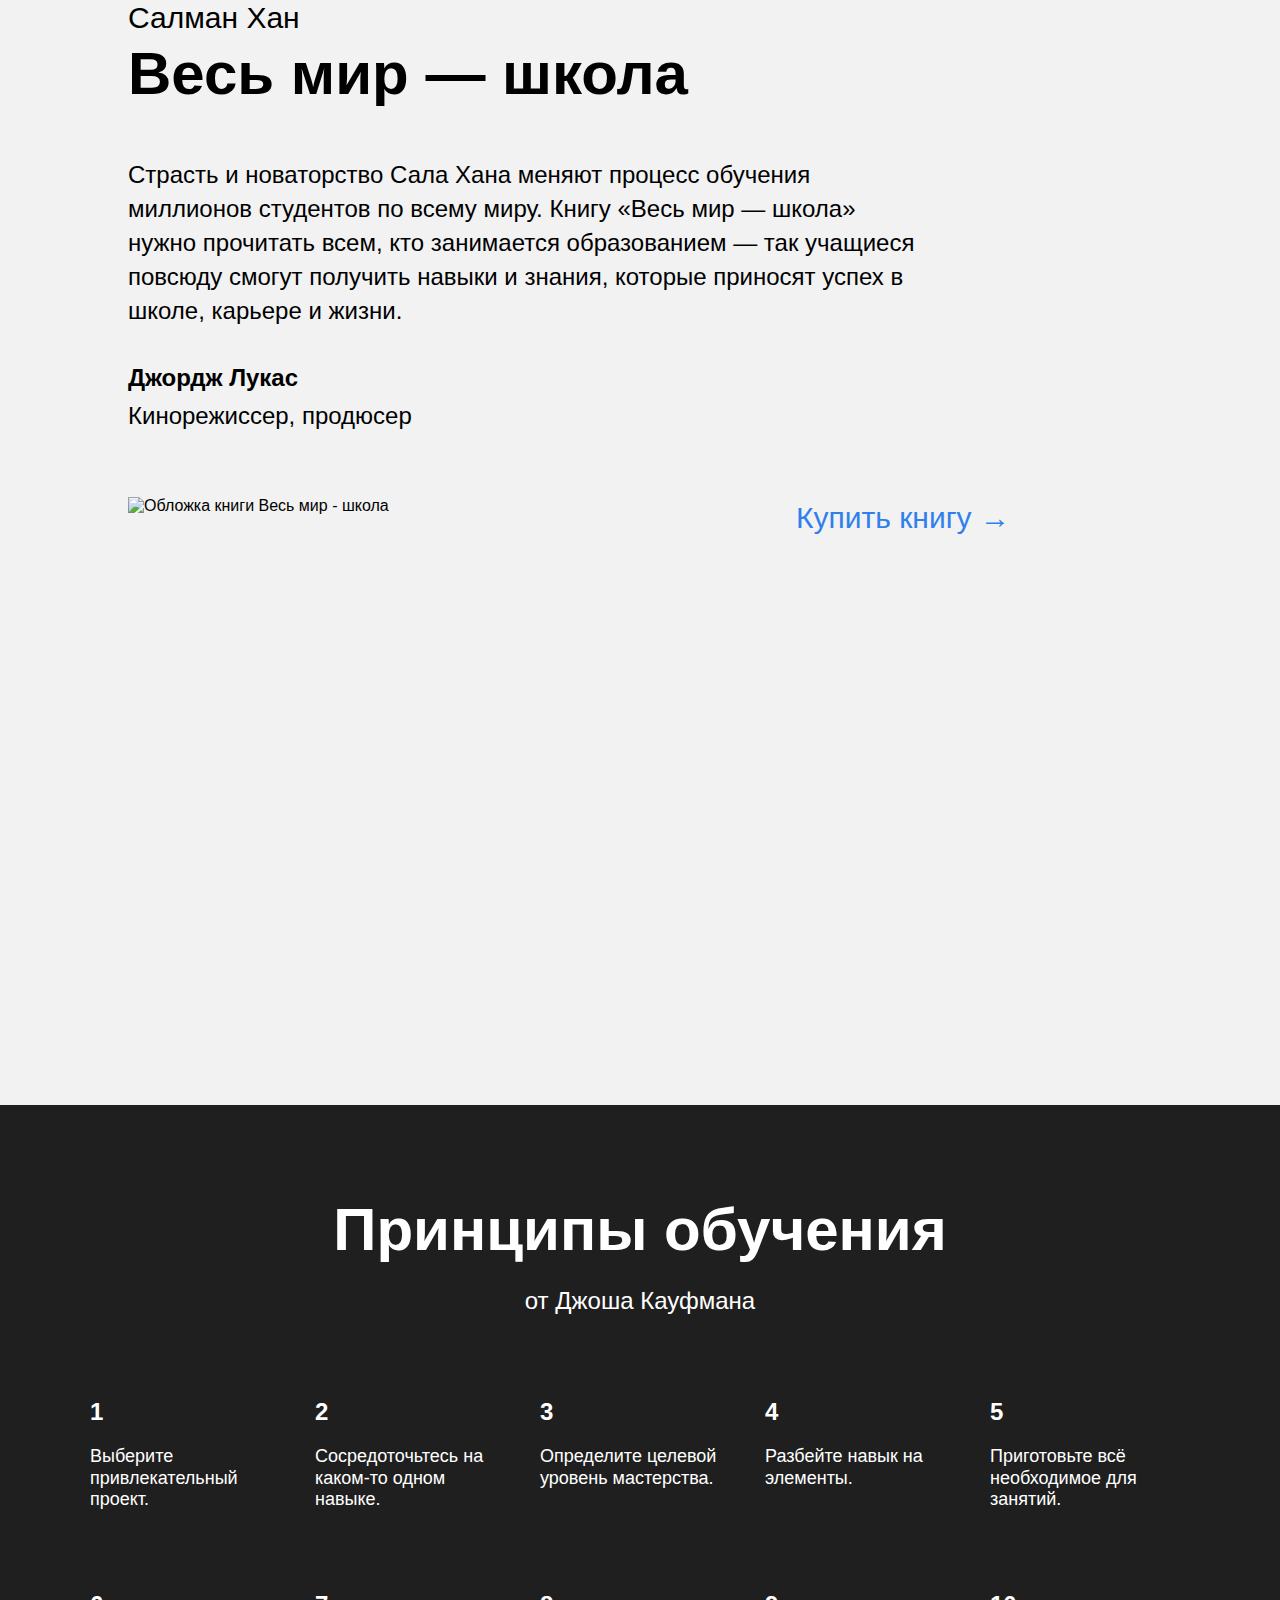
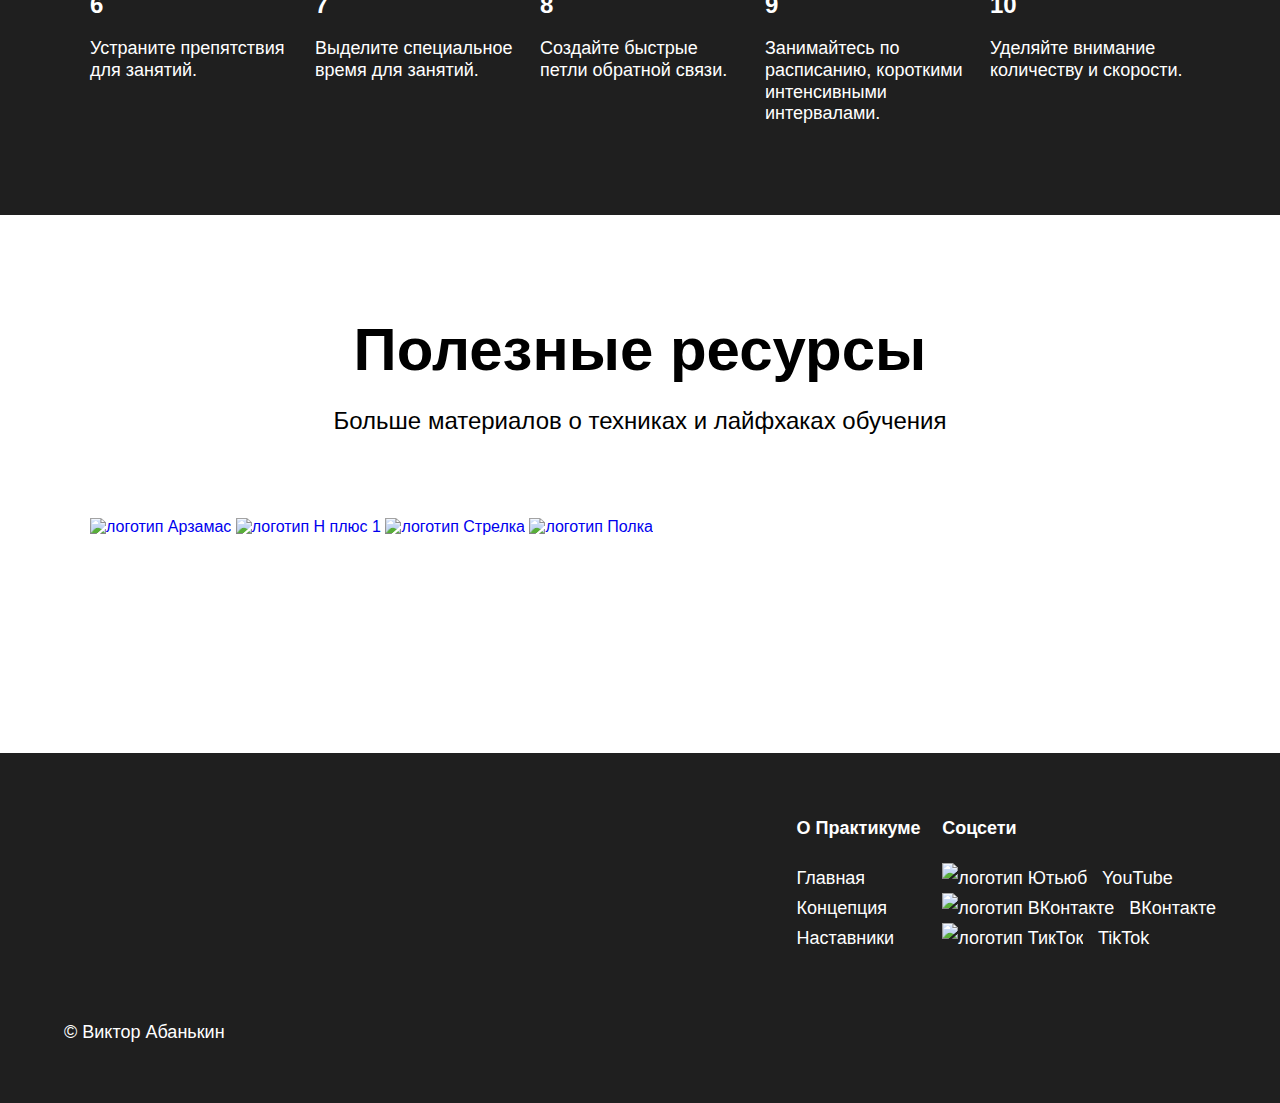
==== commit 25b06680: "upd after the 1st review: blocks cards, footer, header, kaufman and rotation are corrected; index.ht" ====
--- a/index.html
+++ b/index.html
@@ -6,8 +6,7 @@
   <meta name="description" content="Принципы и методы изучения материала">
   <meta name="keyword" content="html, css">
   <meta name="author" content="Виктория Матынян">
-  <link rel="stylesheet" href="./styles/normalize.css">
-  <link rel="stylesheet" href="./styles/style.css">
+  <link rel="stylesheet" href="./pages/index.css">
   <title>Научиться учиться</title>
 </head>
 <body>
@@ -16,11 +15,11 @@
       <div class="logo logo_place_header"></div>
       <h1 class="header__title">Научиться учиться</h1>
       <p class="header__subtitle">Какие современные и эффективные подходы к обучению вы можете использовать в
-      своей жизни? <a href="#" class="header__link" target="_blank">Узнать🠒</a></p>
-      <img src="./images/header-image.png" alt="Изображение к заголовку" class="header__main-illustration">
-      <div class="header__square-pic"></div>
+      своей жизни? <a href="#" class="header__link" target="_blank">Узнать &rarr;</a></p>
+      <img src="./images/header-image.png" alt="Картина Опять двойка" class="header__main-illustration">
+      <div class="header__square-pic rotation"></div>
     </header>
-    <main>
+    <main class="content">
     <section class="description">
       <div class="two-columns">
         <h2 class="two-columns__brief">Главные проблемы в обучении</h2>
@@ -31,6 +30,58 @@
         </div>
       </div>
     </section>
+    <section class="techniques">
+      <h2 class="section-title">Техники обучения</h2>
+      <p class="section-subtitle">Пять практик от Барбары Оакли</p>
+      <div class="cards">
+        <div class="cards__item">
+          <img src="./images/cards-attention.png" alt="Обложка книги сто одно эссе которые изменят вашу жизнь" class="cards__image">
+          <h3 class="cards__title">Два вида внимания</h3>
+          <p class="cards__description">Глубокие знания возникают, если чередовать сфокусированное и рассеянное мышление.</p>
+        </div>
+        <div class="cards__item">
+          <img src="./images/cards-recall.png" alt="Скульптура мальчика со свирелью" class="cards__image">
+          <h3 class="cards__title">Recall</h3>
+          <p class="cards__description">Вспоминайте изученное — это позволит соединить разрозненные порции памяти.</p>
+        </div>
+        <div class="cards__item">
+          <img src="./images/cards-interliving.png" alt="Изображение торгового центра в Нью-Йорке - Окулус" class="cards__image">
+          <h3 class="cards__title">Интерливинг</h3>
+          <p class="cards__description">Изучайте несколько навыков одновременно, они обогащают друг друга.</p>
+        </div>
+        <div class="cards__item">
+          <img src="./images/cards-question.png" alt="Обложка книги про ловушки кадровых агенств на немецком языке" class="cards__image">
+          <h3 class="cards__title">Вопросы</h3>
+          <p class="cards__description">Слушая преподавателя, придумывайте хороший вопрос, который вас действительно волнует.</p>
+        </div>
+        <div class="cards__item">
+          <img src="./images/cards-competence.png" alt="Изображение с стопкой книг на руке" class="cards__image">
+          <h3 class="cards__title">Иллюзия компетентности</h3>
+          <p class="cards__description">Повторите про себя, запишите, расскажите другу: вам только кажется, что вы владеете новой темой.</p>
+        </div>
+      </div>
+    </section>
+    <section class="video">
+      <h2 class="section-title">Видео нa TED</h2>
+      <p class="section-subtitle">Для тех, кто любит прокрастинировать</p>
+      <div class="video__iframes">
+        <iframe src="https://www.youtube.com/embed/5MgBikgcWnY" allowfullscreen class="video__iframe"></iframe>
+        <iframe src="https://www.youtube.com/embed/arj7oStGLkU" allowfullscreen class="video__iframe"></iframe>
+      </div>
+    </section>
+    <section class="oakley">
+      <div class="two-columns">
+        <h2 class="two-columns__brief">История Барбары Оакли.</h2>
+        <div class="two-columns__main-text">
+        <p class="two-columns__paragraph">С детства Барбаре не давалась математика. Она считала себя законченным гуманитарием, причём далеко не самым умным. В армии она изучала русский язык, чтобы получить надбавку, да так успешно, что её выдвинули в командиры. Но для продвижения по службе нужно было сдавать математику. И тогда Барбара придумала свой подход к точным наукам. Оказалось, если вам что-то «плохо даётся», ваши добытые трудом знания гораздо глубже, чем у тех, кому всё ясно с первого взгляда.</p>
+        </div>
+      </div>
+    </section>
+    <section class="feynman">
+      <h2 class="feynman__title">Метод Фейнмана</h2>
+      <h3 class="feynman__subtitle">Выучить и не забыть.</h3>
+      <a href="#" class="feynman__link" target="_blank">Подробнее &rarr;</a>
+    </section>
     <section class="digits">
       <h2 class="section-title">Цифры и факты</h2>
       <p class="section-subtitle">Про учёбу и мозг</p>
@@ -71,10 +122,18 @@
         </li>
       </ul>
     </section>
-    <section class="feynman">
-      <h2 class="feynman__title">Метод Фейнмана</h2>
-      <h3 class="feynman__subtitle">Выучить и не забыть.</h3>
-      <a href="#" class="feynman__link" target="_blank">Подробнее 🠒</a>
+    <section class="khan">
+      <div class="khan__container">
+        <p class="khan__author">Салман Хан</p>
+        <h2 class="khan__title">Весь мир — школа</h2>
+        <p class="khan__quote">Страсть и новаторство Сала Хана меняют процесс обучения миллионов студентов по всему миру. Книгу «Весь мир — школа» нужно прочитать всем, кто занимается образованием — так учащиеся повсюду смогут получить навыки и знания, которые приносят успех в школе, карьере и жизни.</p>
+        <h3 class="khan__quote-author">Джордж Лукас</h3>
+        <p class="khan__quote-author-subline">Кинорежиссер, продюсер</p>
+        <div class="khan__book-container">
+          <img src="./images/khan-book.jpg" alt="Обложка книги Весь мир - школа" class="khan__book-pic">
+          <a href="#" class="khan__buy-link" target="_blank">Купить книгу &rarr;</a>
+        </div>
+      </div>
     </section>
     <section class="kaufman">
       <h2 class="section-title section-title_theme_dark">Принципы обучения</h2>
@@ -121,7 +180,25 @@
           <p class="table__text table__text_theme_dark">Уделяйте внимание количеству и скорости.</p>
         </li>
       </ul>
-      <div class="kaufman__triangle"></div>
+      <div class="kaufman__triangle rotation"></div>
+    </section>
+    <section class="resources">
+      <h2 class="section-title">Полезные ресурсы</h2>
+      <p class="section-subtitle">Больше материалов о техниках и лайфхаках обучения</p>
+      <div class="resources__logo-zone">
+        <a href="#" target="_blank" class="resources__link">
+          <img src="./images/logo/resources-arzamas.svg" alt="логотип Арзамас" class="resources__logo">
+        </a>
+        <a href="#" target="_blank" class="resources__link">
+          <img src="./images/logo/resources-n1.svg" alt="логотип Н плюс 1" class="resources__logo">
+        </a>
+        <a href="#" target="_blank" class="resources__link">
+          <img src="./images/logo/resources-strelka.svg" alt="логотип Стрелка" class="resources__logo">
+        </a>
+        <a href="#" target="_blank" class="resources__link">
+          <img src="./images/logo/resources-polka.svg" alt="логотип Полка" class="resources__logo">
+        </a>
+      </div>
     </section>
     </main>
     <footer class="footer">
--- a/pages/index.css
+++ b/pages/index.css
@@ -0,0 +1,72 @@
+@import url(../vendor/normalize.css);
+@import url(../blocks/page/page.css);
+@import url(../blocks/header/header.css);
+@import url(../blocks/logo/logo.css);
+@import url(../blocks/logo/_place/logo_place_header.css);
+@import url(../blocks/header/__title/header__title.css);
+@import url(../blocks/header/__subtitle/header__subtitle.css);
+@import url(../blocks/header/__link/header__link.css);
+@import url(../blocks/header/__main-illustration/header__main-illustration.css);
+@import url(../blocks/header/__square-pic/header__square-pic.css);
+@import url(../blocks/rotation/rotation.css);
+@import url(../blocks/description/description.css);
+@import url(../blocks/two-columns/two-columns.css);
+@import url(../blocks/two-columns/__brief/two-columns__brief.css);
+@import url(../blocks/two-columns/__main-text/two-columns__main-text.css);
+@import url(../blocks/two-columns/__paragraph/two-columns__paragraph.css);
+@import url(../blocks/two-columns/__span-accent/two-columns__span-accent.css);
+@import url(../blocks/techniques/techniques.css);
+@import url(../blocks/cards/cards.css);
+@import url(../blocks/cards/__item/cards__item.css);
+@import url(../blocks/cards/__image/cards__image.css);
+@import url(../blocks/cards/__title/cards__title.css);
+@import url(../blocks/cards/__description/cards__description.css);
+@import url(../blocks/video/video.css);
+@import url(../blocks/video/__iframes/video__iframes.css);
+@import url(../blocks/video/__iframe/video__iframe.css);
+@import url(../blocks/oakley/oakley.css);
+@import url(../blocks/feynman/feynman.css);
+@import url(../blocks/feynman/__title/feynman__title.css);
+@import url(../blocks/feynman/__subtitle/feynman__subtitle.css);
+@import url(../blocks/feynman/__link/feynman__link.css);
+@import url(../blocks/digits/digits.css);
+@import url(../blocks/section-title/section-title.css);
+@import url(../blocks/section-title/_theme/section-title_theme_dark.css);
+@import url(../blocks/section-subtitle/section-subtitle.css);
+@import url(../blocks/section-subtitle/_theme/section-subtitle_theme_dark.css);
+@import url(../blocks/table/table.css);
+@import url(../blocks/table/_theme/table_theme_dark.css);
+@import url(../blocks/table/__cell/table__cell.css);
+@import url(../blocks/table/__cell/_theme/table__cell_theme_dark.css);
+@import url(../blocks/table/__heading/table__heading.css);
+@import url(../blocks/table/__heading/_theme/table__heading_theme_dark.css);
+@import url(../blocks/table/__text/table__text.css);
+@import url(../blocks/table/__text/_theme/table__text_theme_dark.css);
+@import url(../blocks/khan/khan.css);
+@import url(../blocks/khan/__container/khan__container.css);
+@import url(../blocks/khan/__author/khan__author.css);
+@import url(../blocks/khan/__title/khan__title.css);
+@import url(../blocks/khan/__quote/khan__quote.css);
+@import url(../blocks/khan/__quote-author/khan__quote-author.css);
+@import url(../blocks/khan/__quote-author-subline/khan__quote-author-subline.css);
+@import url(../blocks/khan/__book-container/khan__book-container.css);
+@import url(../blocks/khan/__book-pic/khan__book-pic.css);
+@import url(../blocks/khan/__buy-link/khan__buy-link.css);
+@import url(../blocks/kaufman/kaufman.css);
+@import url(../blocks/kaufman/__triangle/kaufman__triangle.css);
+@import url(../blocks/resources/resources.css);
+@import url(../blocks/resources/__logo-zone/resources__logo-zone.css);
+@import url(../blocks/resources/__logo/resources__logo.css);
+@import url(../blocks/resources/__link/resources__link.css);
+@import url(../blocks/footer/footer.css);
+@import url(../blocks/logo/_place/logo_place_footer.css);
+@import url(../blocks/footer/__columns/footer__columns.css);
+@import url(../blocks/footer/__column/footer__column.css);
+@import url(../blocks/footer/__column/_content/footer__column_content_copyright.css);
+@import url(../blocks/footer/__column/_content/footer__column_content_info.css);
+@import url(../blocks/footer/__column/_content/footer__column_content_social.css);
+@import url(../blocks/footer/__author/footer__author.css);
+@import url(../blocks/footer/__column-heading/footer__column-heading.css);
+@import url(../blocks/footer/__column-links/footer__column-links.css);
+@import url(../blocks/footer/__column-link/footer__column-link.css);
+@import url(../blocks/footer/__social-icon/footer__social-icon.css);
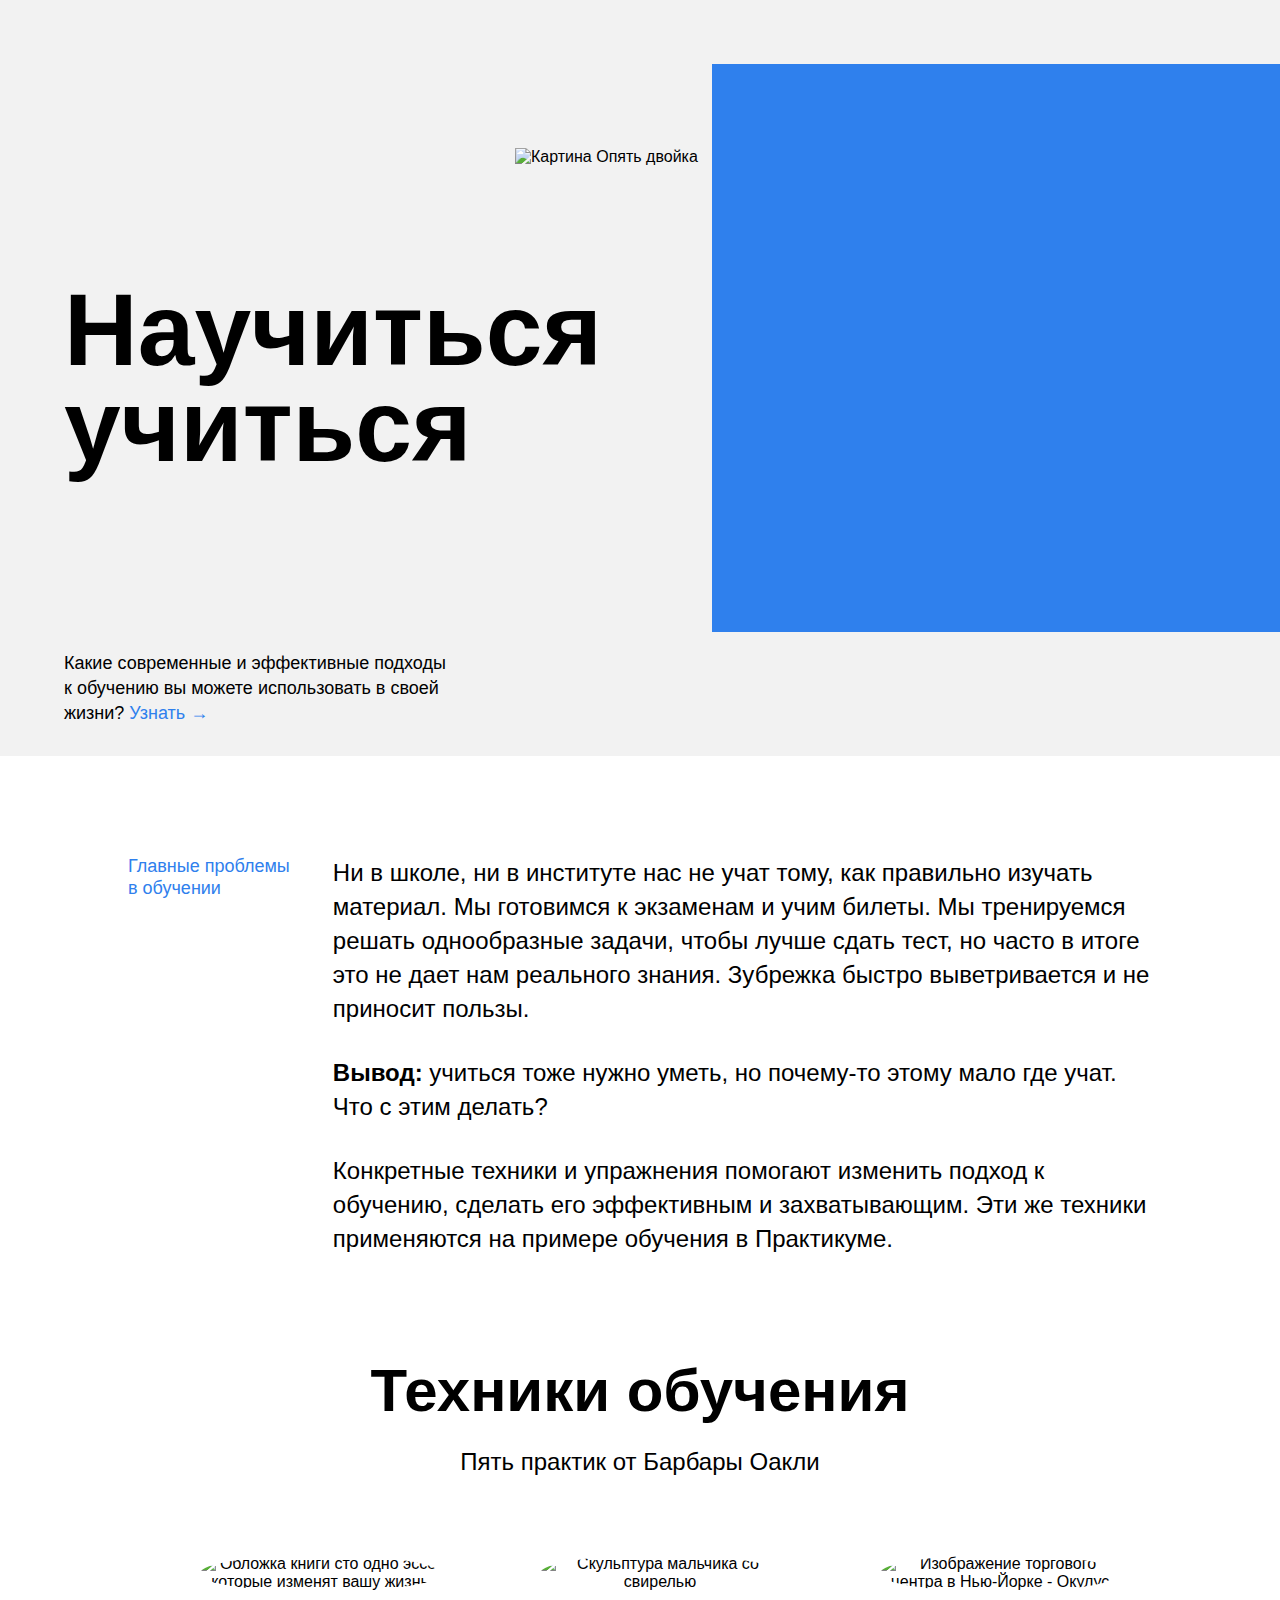
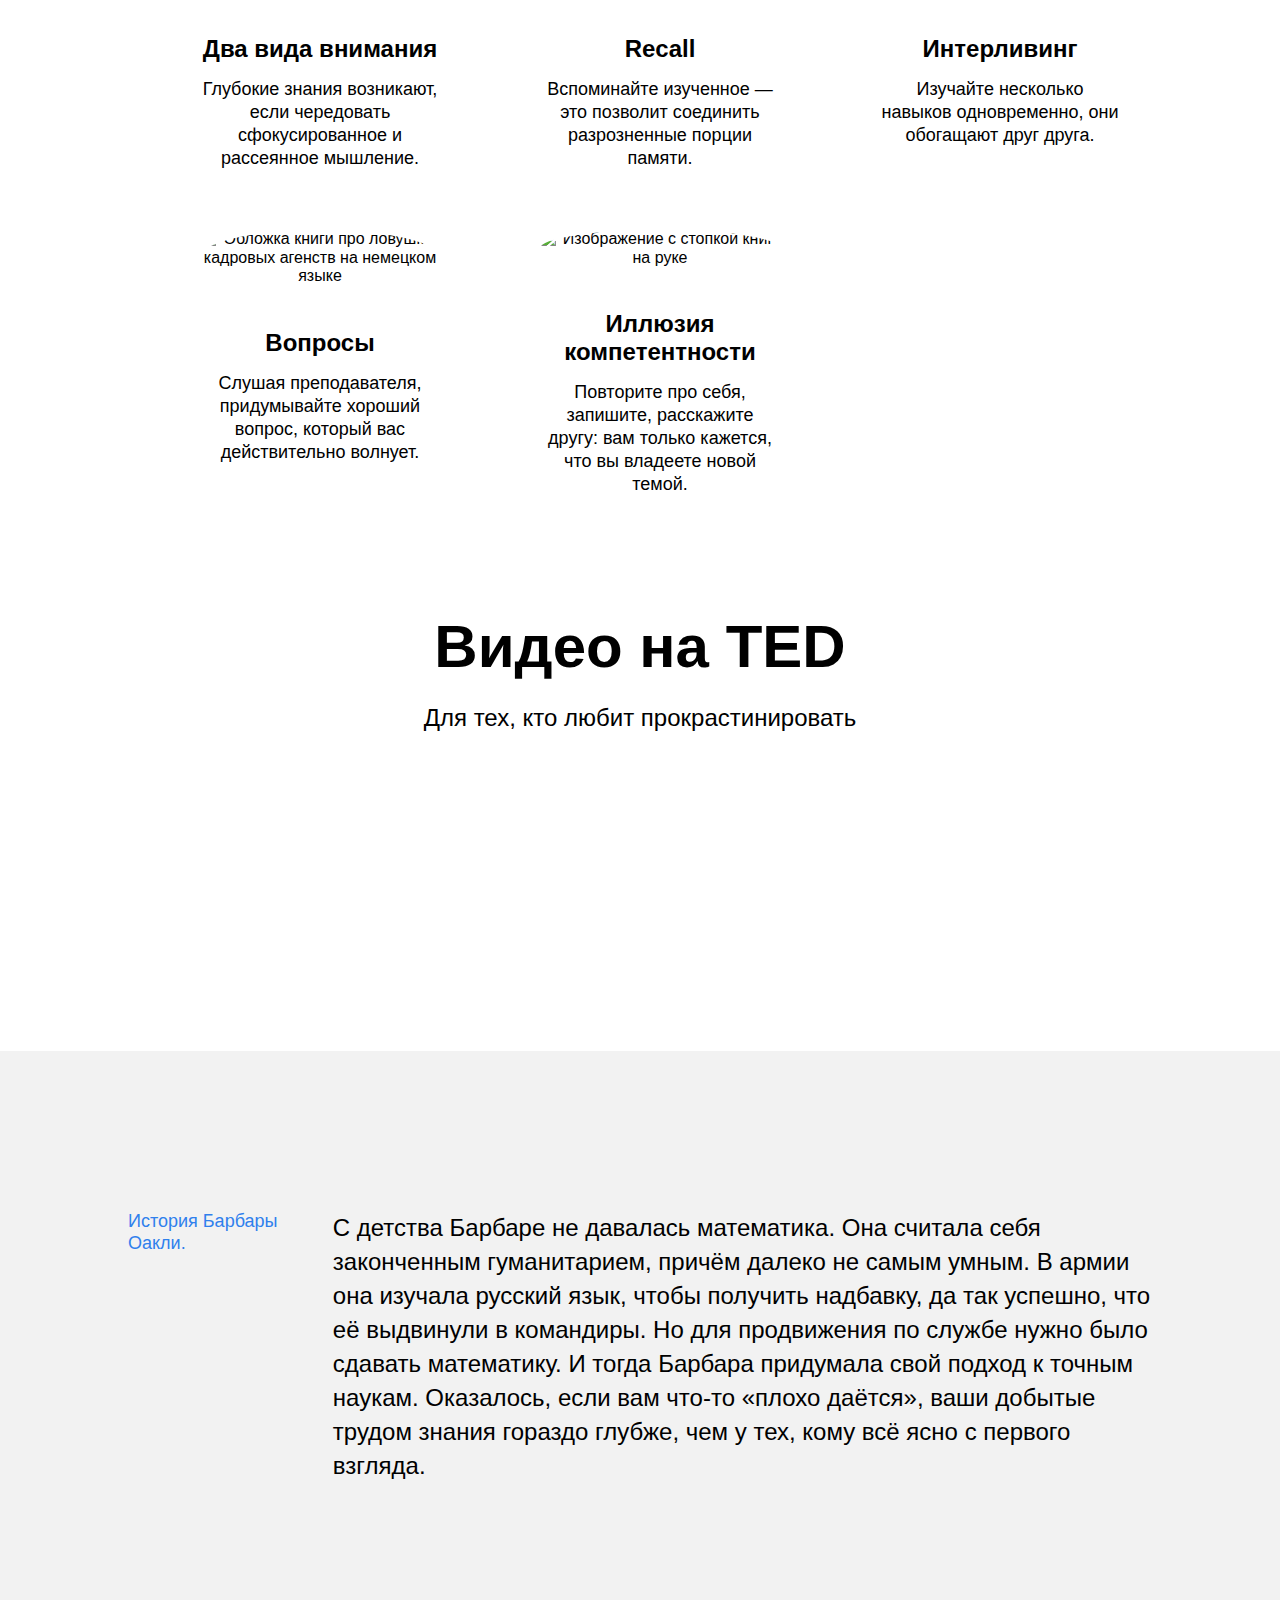
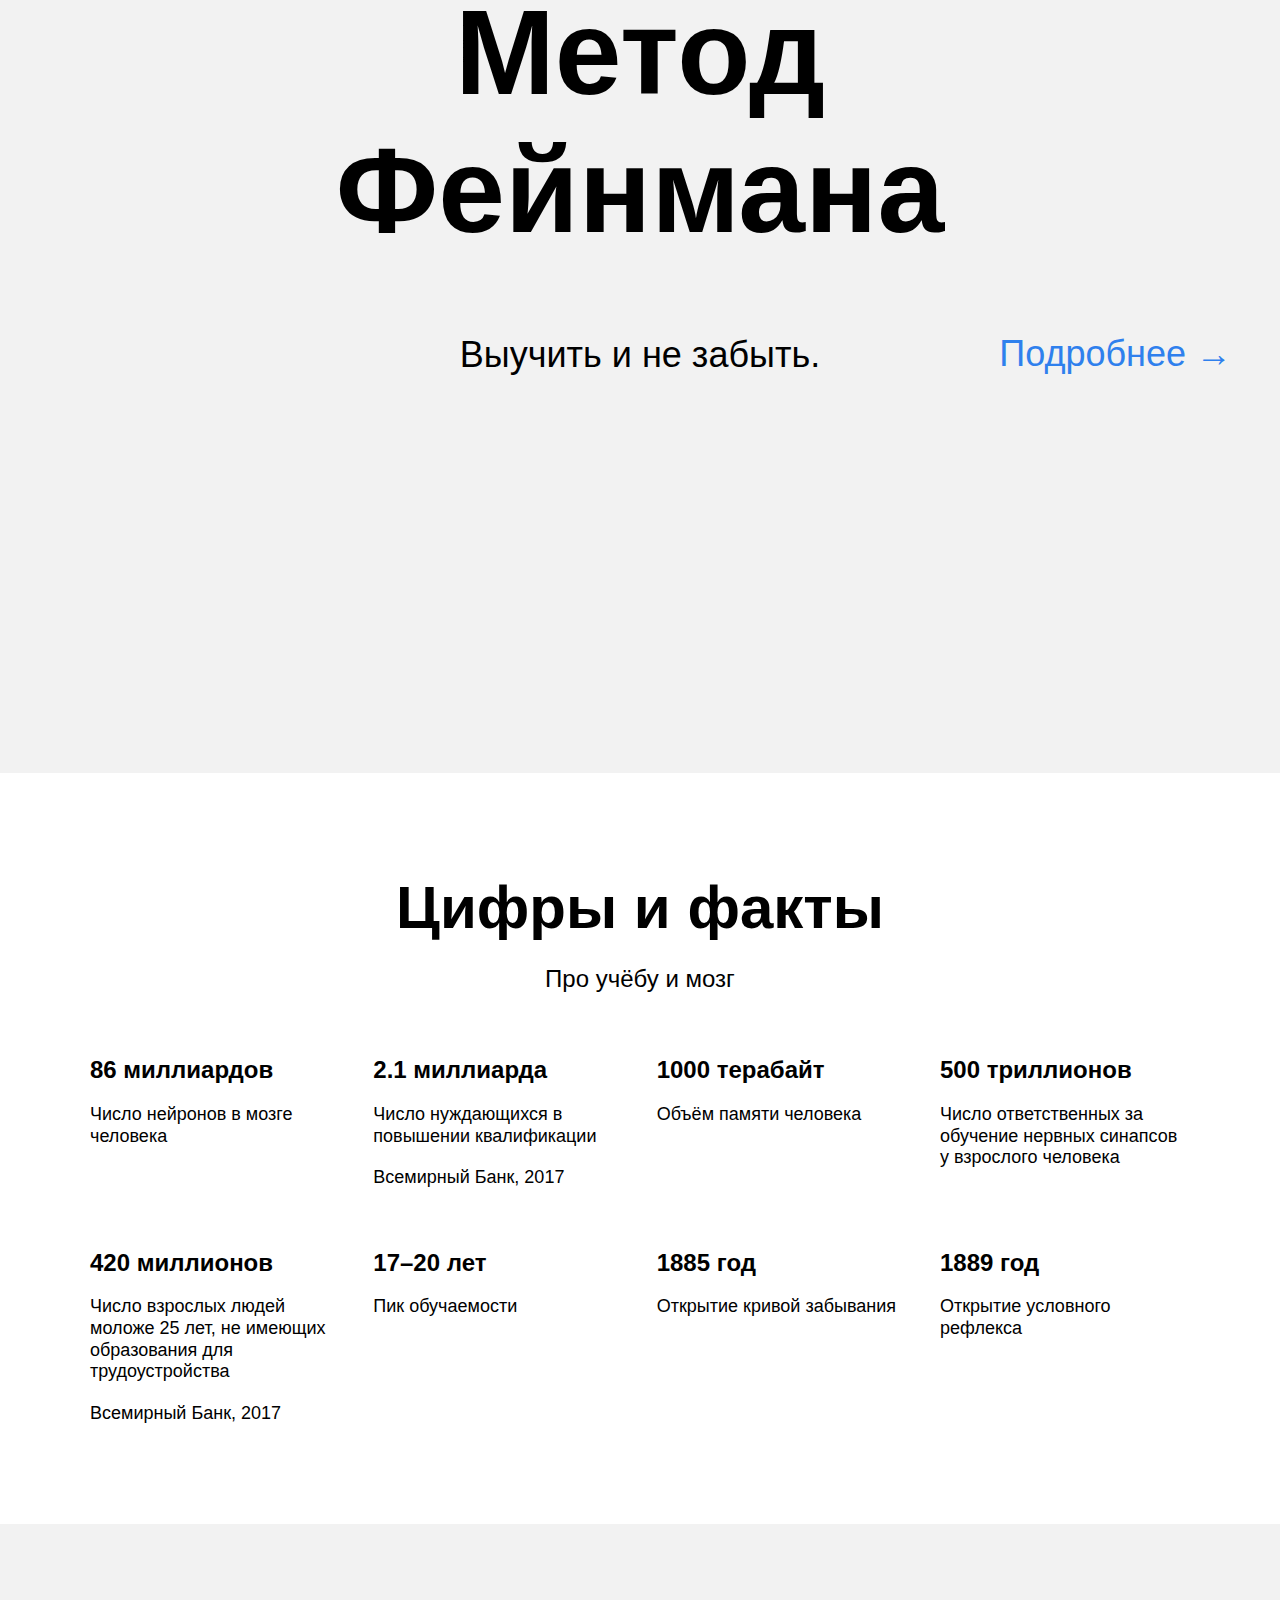
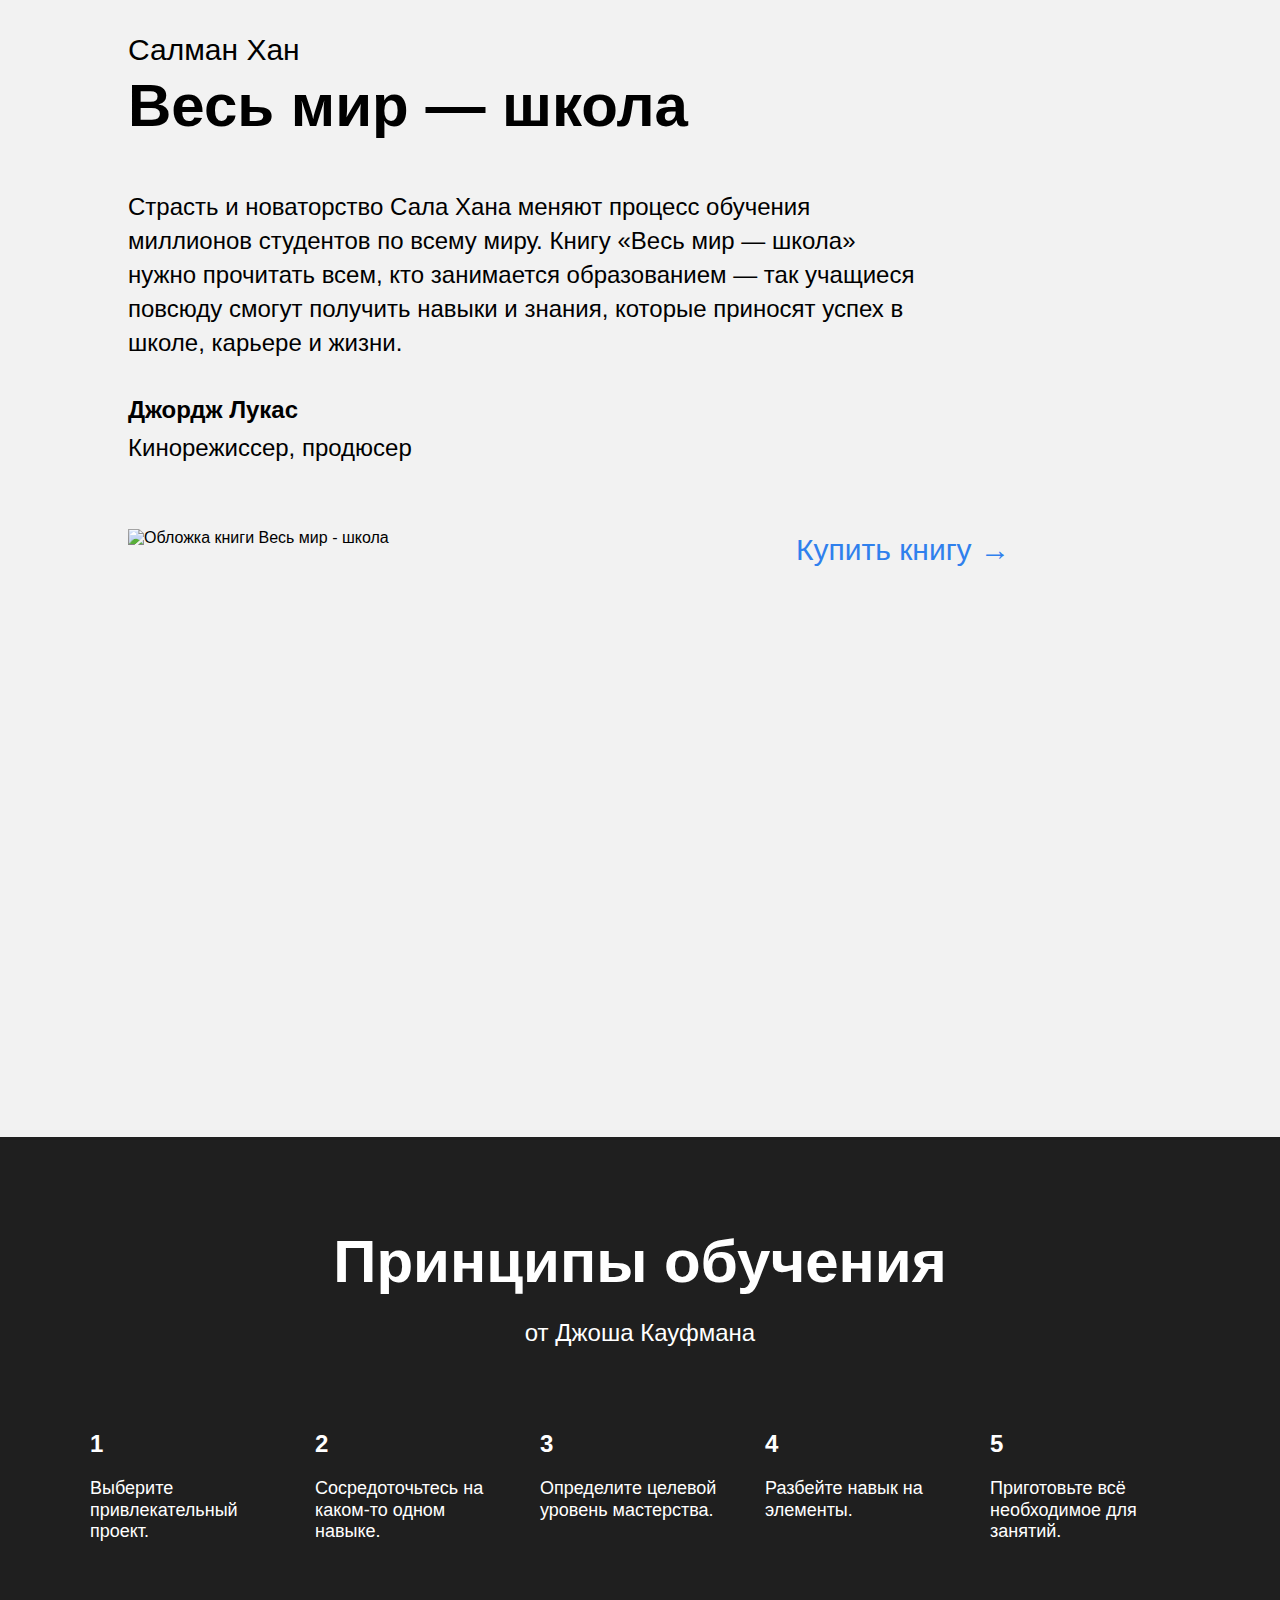
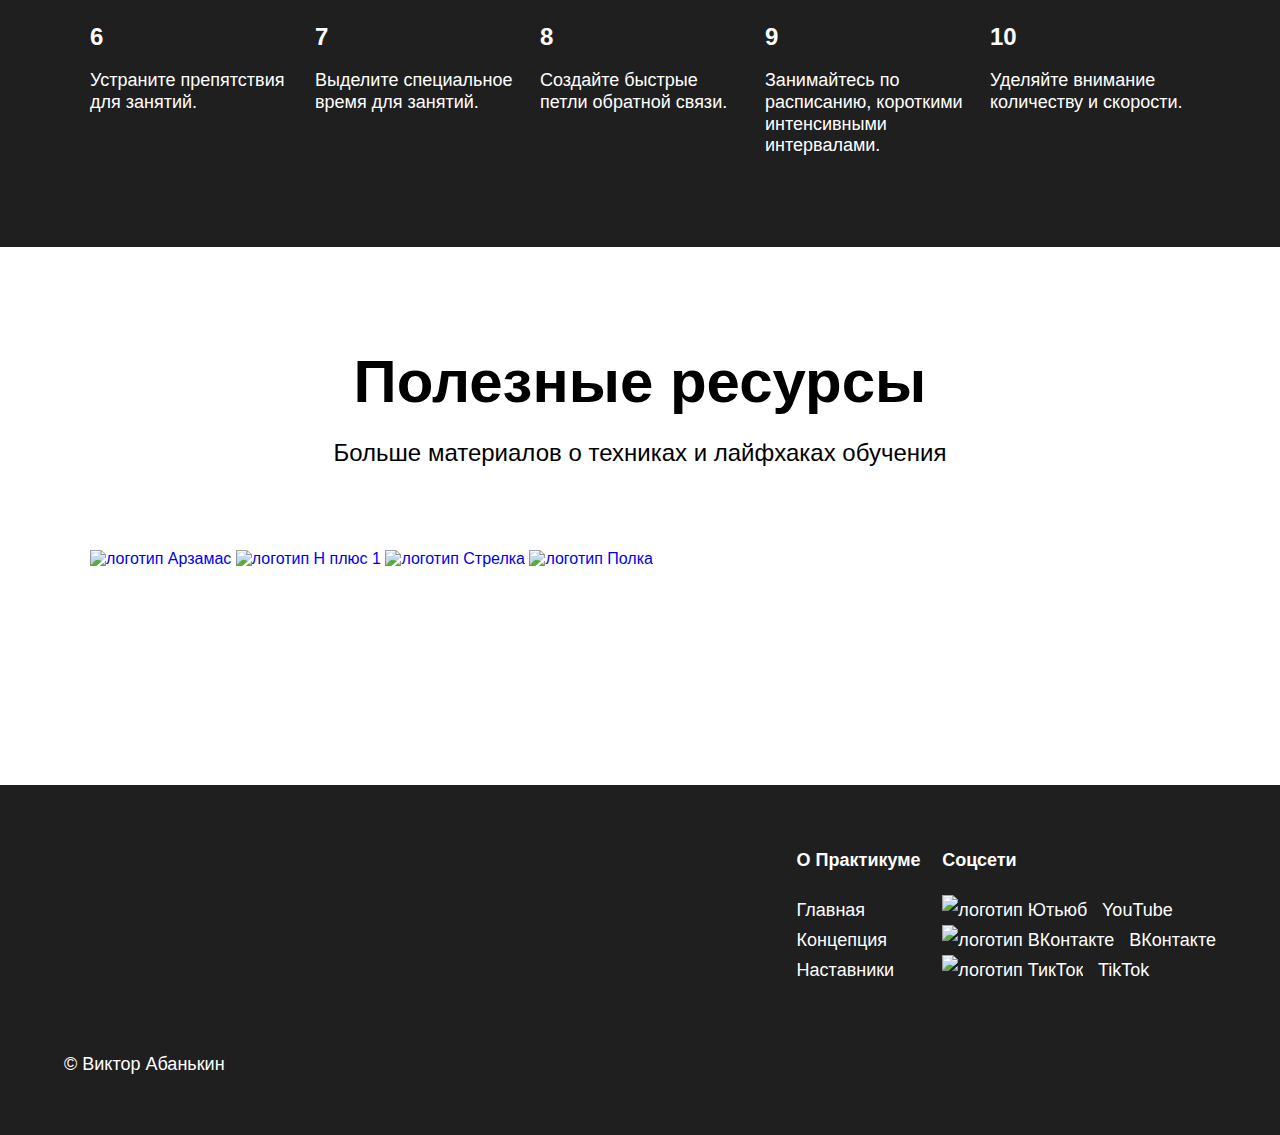
==== commit 18259a4e: "nojekyll added" ====
--- a/index.html
+++ b/index.html
@@ -33,33 +33,33 @@
     <section class="techniques">
       <h2 class="section-title">Техники обучения</h2>
       <p class="section-subtitle">Пять практик от Барбары Оакли</p>
-      <div class="cards">
-        <div class="cards__item">
+      <ul class="cards">
+        <li class="cards__item">
           <img src="./images/cards-attention.png" alt="Обложка книги сто одно эссе которые изменят вашу жизнь" class="cards__image">
           <h3 class="cards__title">Два вида внимания</h3>
           <p class="cards__description">Глубокие знания возникают, если чередовать сфокусированное и рассеянное мышление.</p>
-        </div>
-        <div class="cards__item">
+        </li>
+        <li class="cards__item">
           <img src="./images/cards-recall.png" alt="Скульптура мальчика со свирелью" class="cards__image">
           <h3 class="cards__title">Recall</h3>
           <p class="cards__description">Вспоминайте изученное — это позволит соединить разрозненные порции памяти.</p>
-        </div>
-        <div class="cards__item">
+        </li>
+        <li class="cards__item">
           <img src="./images/cards-interliving.png" alt="Изображение торгового центра в Нью-Йорке - Окулус" class="cards__image">
           <h3 class="cards__title">Интерливинг</h3>
           <p class="cards__description">Изучайте несколько навыков одновременно, они обогащают друг друга.</p>
-        </div>
-        <div class="cards__item">
+        </li>
+        <li class="cards__item">
           <img src="./images/cards-question.png" alt="Обложка книги про ловушки кадровых агенств на немецком языке" class="cards__image">
           <h3 class="cards__title">Вопросы</h3>
           <p class="cards__description">Слушая преподавателя, придумывайте хороший вопрос, который вас действительно волнует.</p>
-        </div>
-        <div class="cards__item">
+        </li>
+        <li class="cards__item">
           <img src="./images/cards-competence.png" alt="Изображение с стопкой книг на руке" class="cards__image">
           <h3 class="cards__title">Иллюзия компетентности</h3>
           <p class="cards__description">Повторите про себя, запишите, расскажите другу: вам только кажется, что вы владеете новой темой.</p>
-        </div>
-      </div>
+        </li>
+      </ul>
     </section>
     <section class="video">
       <h2 class="section-title">Видео нa TED</h2>
